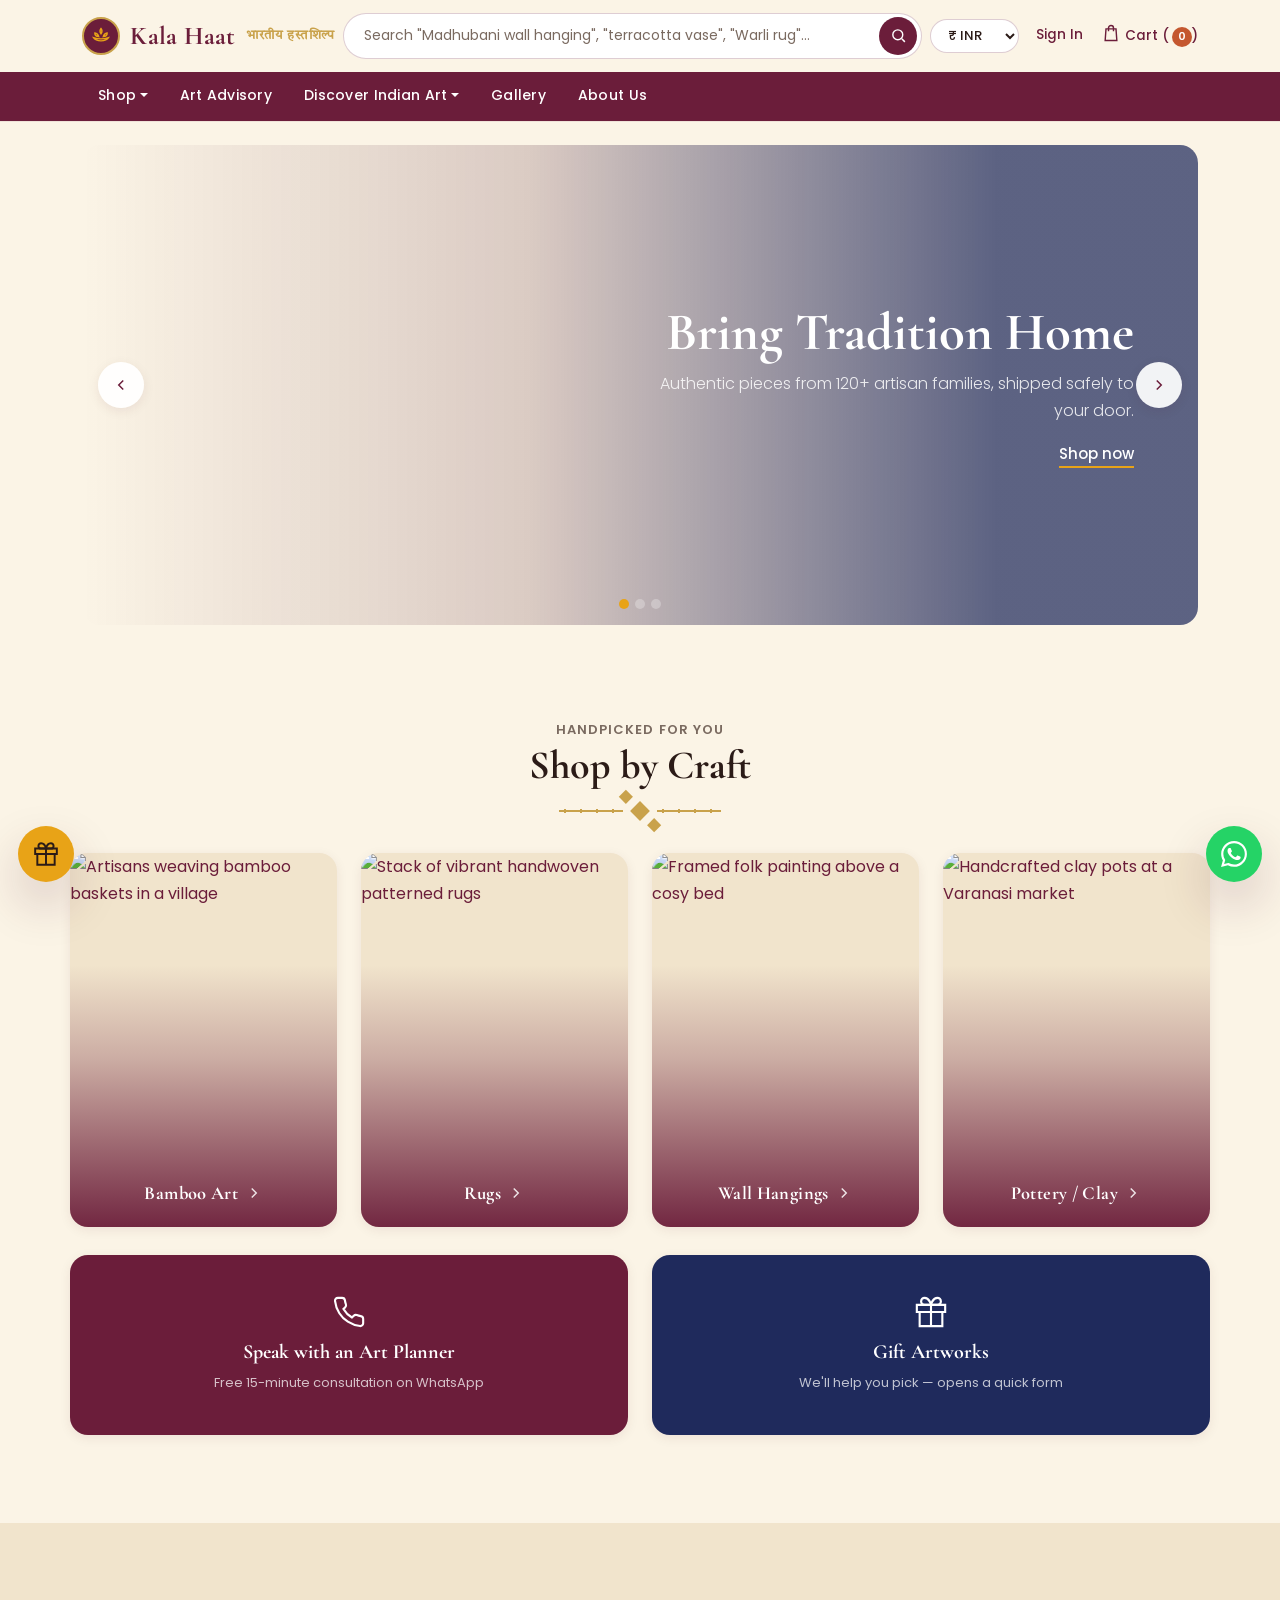
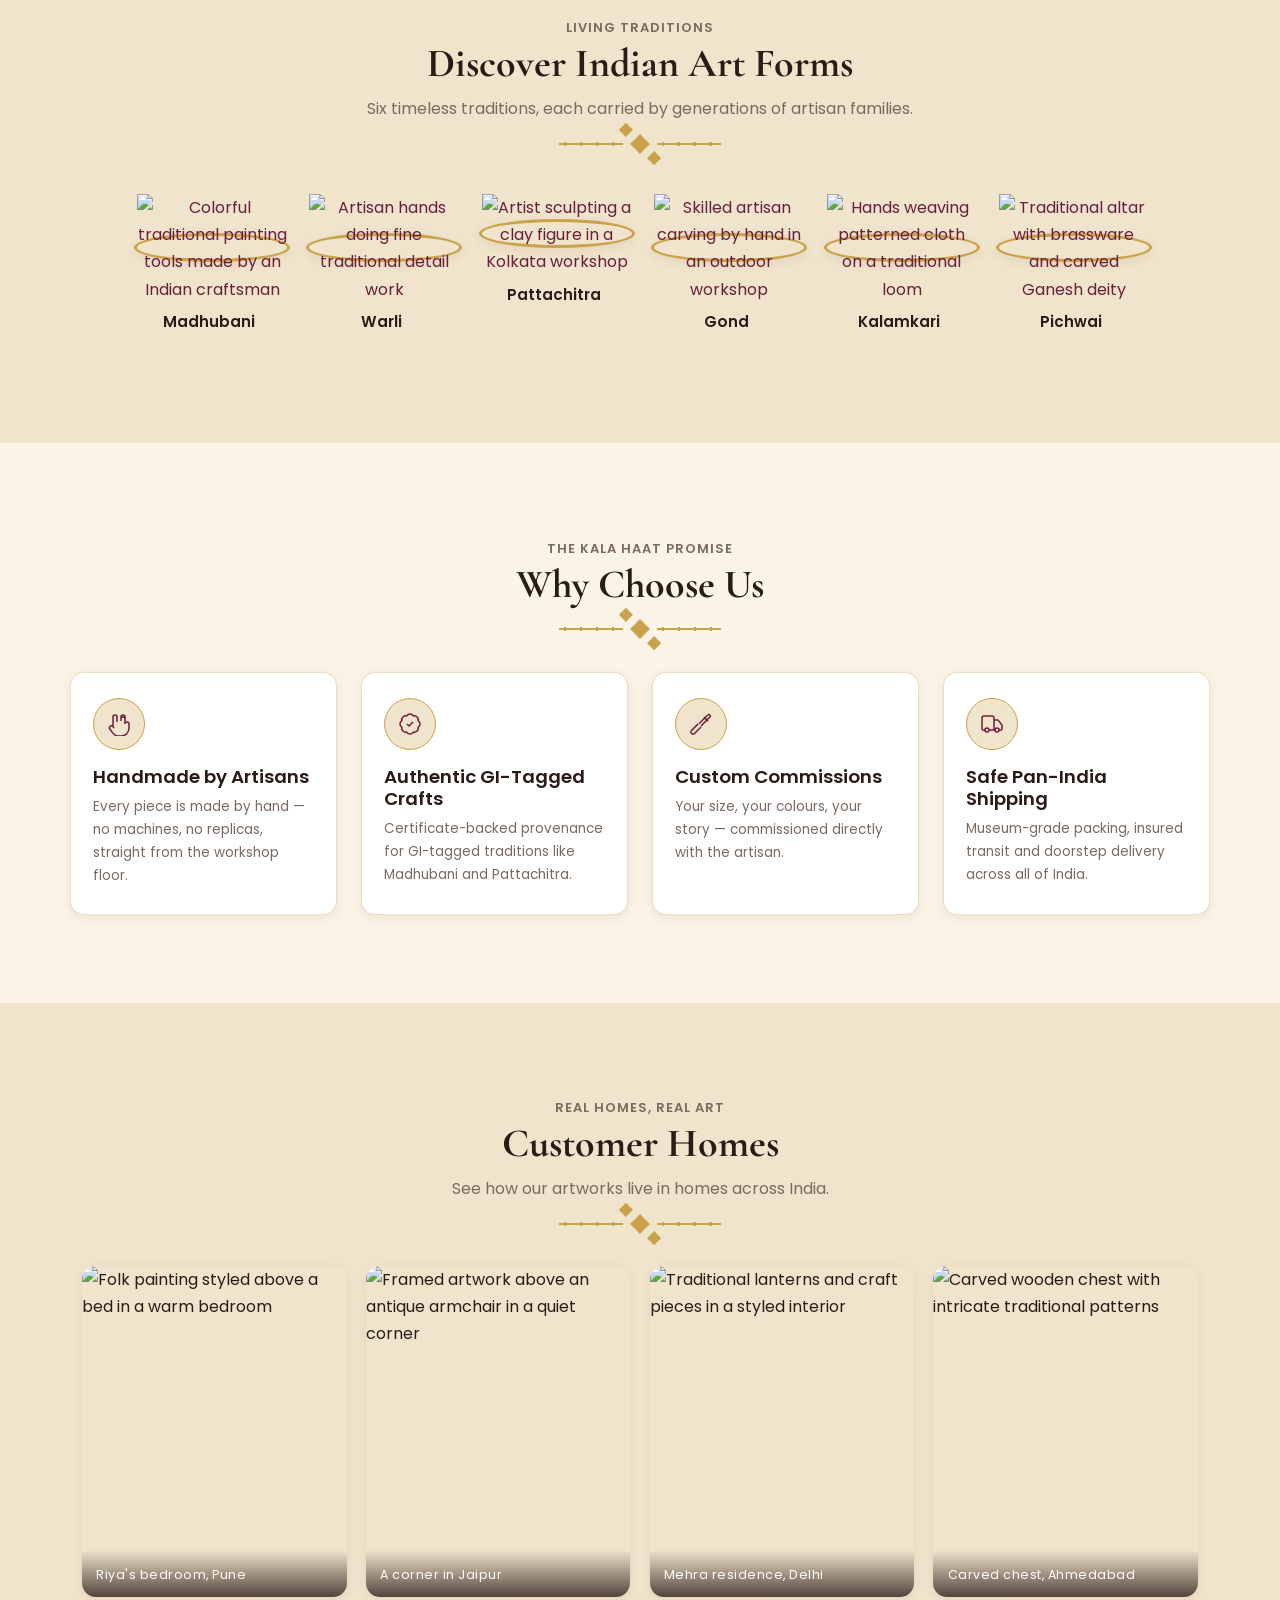
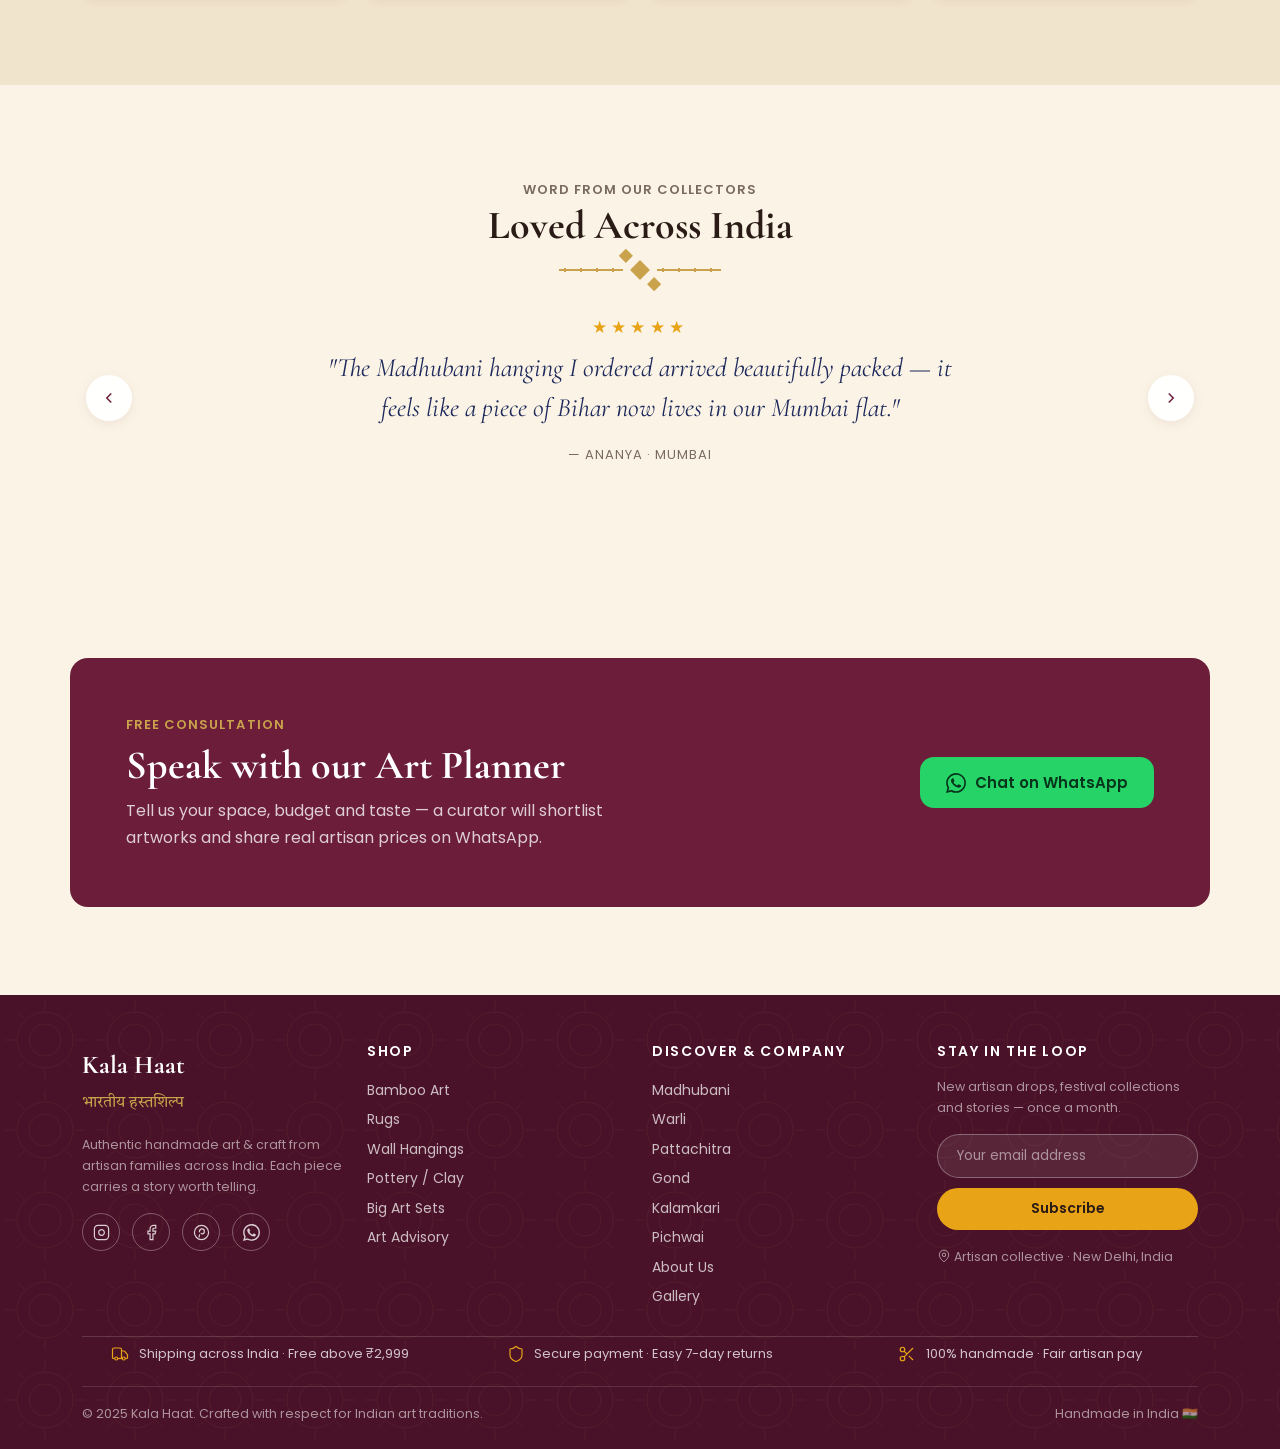
==== index.html @ d46f92d1 "First commit" ====
<!DOCTYPE html>
<html lang="en">
<head>
  <!-- ============================================================
       KALA HAAT · Home — Indian Handmade Art & Craft
       ============================================================ -->
  <meta charset="UTF-8">
  <meta name="viewport" content="width=device-width, initial-scale=1.0">
  <title>Kala Haat | Handmade Indian Art & Craft — Bamboo Art, Rugs, Wall Hangings, Pottery</title>
  <meta name="description" content="Shop authentic handmade Indian art & craft — Madhubani, Warli, Pattachitra, Gond, Kalamkari & Pichwai artworks in bamboo art, rugs, wall hangings and pottery. Direct from artisan families, shipped across India.">
  <link rel="icon" href="data:image/svg+xml,<svg xmlns='http://www.w3.org/2000/svg' viewBox='0 0 100 100'><text y='.9em' font-size='90'>🪷</text></svg>">

  <!-- Fonts: Cormorant Garamond (headings) · Poppins (body) · Tiro Devanagari (accents) -->
  <link rel="preconnect" href="https://fonts.googleapis.com">
  <link rel="preconnect" href="https://fonts.gstatic.com" crossorigin>
  <link href="https://fonts.googleapis.com/css2?family=Cormorant+Garamond:wght@600;700&family=Poppins:wght@400;500;600&family=Tiro+Devanagari+Hindi&display=swap" rel="stylesheet">

  <link href="https://cdn.jsdelivr.net/npm/bootstrap@5.3.3/dist/css/bootstrap.min.css" rel="stylesheet">
  <link href="style.css" rel="stylesheet">
</head>
<body>

<!-- ============================================================
     HEADER (shared across pages)
     ============================================================ -->
<header class="site-header">
  <div class="hdr-top">
    <div class="container">
      <div class="row align-items-center g-2">
        <!-- Logo -->
        <div class="col-auto order-1">
          <a class="brand-mark" href="index.html" aria-label="Kala Haat — home">
            <span class="bm-icon" aria-hidden="true">
              <svg width="20" height="20" viewBox="0 0 24 24" fill="none" stroke="currentColor" stroke-width="1.6"><path d="M12 3c1.5 2 1.5 4.5 0 6.5-1.5-2-1.5-4.5 0-6.5Z"/><path d="M4.6 8.4c2.4.4 4 2 4.7 4.4C6 12.4 4.4 10.8 4.6 8.4Z"/><path d="M19.4 8.4c.2 2.4-1.4 4-4.7 4.4.7-2.4 2.3-4 4.7-4.4Z"/><path d="M3 14c3 5 15 5 18 0-3 1-6 1.5-9 1.5S6 15 3 14Z"/></svg>
            </span>
            Kala&nbsp;Haat
            <span class="hindi d-none d-sm-inline" style="font-size:.82rem;color:var(--gold);letter-spacing:.05em">भारतीय हस्तशिल्प</span>
          </a>
        </div>

        <!-- Search (moves below logo on mobile) -->
        <div class="col-12 col-lg order-3 order-lg-2">
          <form class="hdr-search" id="searchForm" role="search" aria-label="Search products">
            <label class="visually-hidden" for="hdrSearchInput">Search handmade artworks</label>
            <input id="hdrSearchInput" name="search" type="search" placeholder='Search "Madhubani wall hanging", "terracotta vase", "Warli rug"…'>
            <button type="submit" aria-label="Search">
              <svg width="17" height="17" viewBox="0 0 24 24" fill="none" stroke="currentColor" stroke-width="2" aria-hidden="true"><circle cx="11" cy="11" r="7"/><path d="m21 21-4.3-4.3"/></svg>
            </button>
          </form>
        </div>

        <!-- Currency · Sign In · Cart -->
        <div class="col-auto order-2 order-lg-3 ms-auto">
          <div class="hdr-tools">
            <label class="visually-hidden" for="currencySelect">Currency</label>
            <select class="currency-sel" id="currencySelect" aria-label="Select currency">
              <option value="INR">₹ INR</option>
              <option value="USD">$ USD</option>
              <option value="AED">د.إ AED</option>
            </select>
            <a href="#" class="hdr-signin d-none d-md-inline">Sign&nbsp;In</a>
            <a href="cart.html" class="hdr-cart" aria-label="Go to cart">
              <svg width="20" height="20" viewBox="0 0 24 24" fill="none" stroke="currentColor" stroke-width="1.7" aria-hidden="true"><path d="M6 7h12l1 14H5L6 7Z"/><path d="M9 10V6a3 3 0 0 1 6 0v4"/></svg>
              Cart&nbsp;(<span class="cart-count">0</span>)
            </a>
          </div>
        </div>
      </div>
    </div>
  </div>

  <!-- Maroon main nav -->
  <nav class="main-nav" aria-label="Primary">
    <div class="container d-flex justify-content-between align-items-center">
      <ul class="nav d-none d-lg-flex">
        <li class="nav-item dropdown">
          <a class="nav-link dropdown-toggle" href="services.html" data-bs-toggle="dropdown" role="button" aria-expanded="false">Shop</a>
          <ul class="dropdown-menu">
            <li><a class="dropdown-item" href="services.html?category=bamboo">Bamboo Art</a></li>
            <li><a class="dropdown-item" href="services.html?category=rugs">Rugs</a></li>
            <li><a class="dropdown-item" href="services.html?category=wallhangings">Wall Hangings</a></li>
            <li><a class="dropdown-item" href="services.html?category=pottery">Pottery / Clay</a></li>
            <li><hr class="dropdown-divider"></li>
            <li><a class="dropdown-item" href="services.html">View All</a></li>
          </ul>
        </li>
        <li class="nav-item"><a class="nav-link" href="services.html#advisory">Art Advisory</a></li>
        <li class="nav-item dropdown">
          <a class="nav-link dropdown-toggle" href="services.html" data-bs-toggle="dropdown" role="button" aria-expanded="false">Discover Indian Art</a>
          <ul class="dropdown-menu">
            <li><a class="dropdown-item" href="services.html?artform=madhubani">Madhubani</a></li>
            <li><a class="dropdown-item" href="services.html?artform=warli">Warli</a></li>
            <li><a class="dropdown-item" href="services.html?artform=pattachitra">Pattachitra</a></li>
            <li><a class="dropdown-item" href="services.html?artform=gond">Gond</a></li>
            <li><a class="dropdown-item" href="services.html?artform=kalamkari">Kalamkari</a></li>
            <li><a class="dropdown-item" href="services.html?artform=pichwai">Pichwai</a></li>
          </ul>
        </li>
        <li class="nav-item"><a class="nav-link" href="gallery.html">Gallery</a></li>
        <li class="nav-item"><a class="nav-link" href="about.html">About Us</a></li>
      </ul>
      <!-- Mobile hamburger -->
      <button class="navbar-toggler nav-toggle d-lg-none" type="button" data-bs-toggle="offcanvas" data-bs-target="#mobileNav" aria-controls="mobileNav" aria-label="Open menu">
        <svg width="18" height="18" viewBox="0 0 24 24" fill="none" stroke="currentColor" stroke-width="2" aria-hidden="true"><path d="M4 7h16M4 12h16M4 17h16"/></svg>
        Menu
      </button>
      <span class="d-lg-none text-white-50" style="font-size:12px">Handmade in India</span>
    </div>
  </nav>

  <!-- Mobile offcanvas with accordion dropdowns -->
  <div class="offcanvas offcanvas-start offcanvas-nav" tabindex="-1" id="mobileNav" aria-label="Menu">
    <div class="offcanvas-header">
      <span class="oc-title">Kala Haat</span>
      <button type="button" class="btn-close" data-bs-dismiss="offcanvas" aria-label="Close"></button>
    </div>
    <div class="offcanvas-body pt-0">
      <ul class="oc-list">
        <li><a class="oc-link" href="services.html">Shop All</a></li>
        <li>
          <button class="oc-group-btn" type="button" data-bs-toggle="collapse" data-bs-target="#ocShop" aria-expanded="false" aria-controls="ocShop">
            Shop by Category
            <svg class="chev" width="16" height="16" viewBox="0 0 24 24" fill="none" stroke="currentColor" stroke-width="2" aria-hidden="true"><path d="m6 9 6 6 6-6"/></svg>
          </button>
          <div class="collapse" id="ocShop">
            <div class="oc-sub">
              <a href="services.html?category=bamboo">Bamboo Art</a>
              <a href="services.html?category=rugs">Rugs</a>
              <a href="services.html?category=wallhangings">Wall Hangings</a>
              <a href="services.html?category=pottery">Pottery / Clay</a>
            </div>
          </div>
        </li>
        <li>
          <button class="oc-group-btn" type="button" data-bs-toggle="collapse" data-bs-target="#ocArts" aria-expanded="false" aria-controls="ocArts">
            Discover Indian Art
            <svg class="chev" width="16" height="16" viewBox="0 0 24 24" fill="none" stroke="currentColor" stroke-width="2" aria-hidden="true"><path d="m6 9 6 6 6-6"/></svg>
          </button>
          <div class="collapse" id="ocArts">
            <div class="oc-sub">
              <a href="services.html?artform=madhubani">Madhubani</a>
              <a href="services.html?artform=warli">Warli</a>
              <a href="services.html?artform=pattachitra">Pattachitra</a>
              <a href="services.html?artform=gond">Gond</a>
              <a href="services.html?artform=kalamkari">Kalamkari</a>
              <a href="services.html?artform=pichwai">Pichwai</a>
            </div>
          </div>
        </li>
        <li><a class="oc-link" href="services.html#advisory">Art Advisory</a></li>
        <li><a class="oc-link" href="gallery.html">Gallery</a></li>
        <li><a class="oc-link" href="about.html">About Us</a></li>
        <li><a class="oc-link" href="cart.html">Cart (<span class="cart-count">0</span>)</a></li>
      </ul>
    </div>
  </div>
</header>

<main>
<!-- ============================================================
     HERO CAROUSEL
     ============================================================ -->
<section class="container mt-4" aria-label="Featured">
  <div id="heroCarousel" class="carousel slide hero-carousel reveal" data-bs-ride="carousel">
    <div class="carousel-indicators slide-indents">
      <button type="button" data-bs-target="#heroCarousel" data-bs-slide-to="0" class="active" aria-label="Slide 1" aria-current="true"></button>
      <button type="button" data-bs-target="#heroCarousel" data-bs-slide-to="1" aria-label="Slide 2"></button>
      <button type="button" data-bs-target="#heroCarousel" data-bs-slide-to="2" aria-label="Slide 3"></button>
    </div>
    <div class="carousel-inner">
      <div class="carousel-item active" data-bs-interval="5200">
        <div class="hero-slide" role="img" aria-label="A curated Indian home corner with brass and wood craft" style="background-image:url('https://images.pexels.com/photos/5779553/pexels-photo-5779553.jpeg?auto=compress&cs=tinysrgb&fit=crop&h=900&w=1600')">
          <div class="hero-copy">
            <h2>Bring Tradition Home</h2>
            <p class="mb-3">Authentic pieces from 120+ artisan families, shipped safely to your door.</p>
            <a class="u-link" href="services.html">Shop now</a>
          </div>
        </div>
      </div>
      <div class="carousel-item" data-bs-interval="5200">
        <div class="hero-slide" role="img" aria-label="A set of four framed folk artworks on a wall" style="background-image:url('https://images.pexels.com/photos/13130043/pexels-photo-13130043.jpeg?auto=compress&cs=tinysrgb&fit=crop&h=900&w=1600')">
          <div class="hero-copy">
            <h2>Big Art Sets, Smarter Budget</h2>
            <p class="mb-3">Curated sets of 4–8 coordinating pieces at bundle-friendly prices.</p>
            <a class="u-link" href="services.html#bundles">Shop now</a>
          </div>
        </div>
      </div>
      <div class="carousel-item" data-bs-interval="5200">
        <div class="hero-slide" role="img" aria-label="A clay diya lamp glowing among marigold flowers" style="background-image:url('https://images.pexels.com/photos/10143677/pexels-photo-10143677.jpeg?auto=compress&cs=tinysrgb&fit=crop&h=900&w=1600')">
          <div class="hero-copy">
            <h2>Handmade by Indian Artisans</h2>
            <p class="mb-3">Every purchase directly supports the craft families behind the art.</p>
            <a class="u-link" href="about.html">Our story</a>
          </div>
        </div>
      </div>
    </div>
    <!-- White circular arrows -->
    <button class="carousel-control-prev" type="button" data-bs-target="#heroCarousel" data-bs-slide="prev" aria-label="Previous slide">
      <span class="ctrl-dot"><svg width="18" height="18" viewBox="0 0 24 24" fill="none" stroke="currentColor" stroke-width="2" aria-hidden="true"><path d="m15 18-6-6 6-6"/></svg></span>
    </button>
    <button class="carousel-control-next" type="button" data-bs-target="#heroCarousel" data-bs-slide="next" aria-label="Next slide">
      <span class="ctrl-dot"><svg width="18" height="18" viewBox="0 0 24 24" fill="none" stroke="currentColor" stroke-width="2" aria-hidden="true"><path d="m9 18 6-6-6-6"/></svg></span>
    </button>
  </div>
</section>

<!-- ============================================================
     CATEGORY CARDS
     ============================================================ -->
<section class="section container" aria-labelledby="catTitle">
  <div class="sec-head reveal">
    <p class="eyebrow">Handpicked for you</p>
    <h2 id="catTitle">Shop by Craft</h2>
    <div class="md-divider" aria-hidden="true"><span></span></div>
  </div>
  <div class="row g-3 g-lg-4 reveal">
    <div class="col-6 col-lg-3">
      <a class="cat-card" href="services.html?category=bamboo">
        <img src="https://images.pexels.com/photos/30174367/pexels-photo-30174367.jpeg?auto=compress&cs=tinysrgb&fit=crop&h=800&w=600" alt="Artisans weaving bamboo baskets in a village" loading="lazy">
        <span class="cc-label">Bamboo Art <svg class="chev" viewBox="0 0 24 24" fill="none" stroke="currentColor" stroke-width="2" aria-hidden="true"><path d="m9 18 6-6-6-6"/></svg></span>
      </a>
    </div>
    <div class="col-6 col-lg-3">
      <a class="cat-card" href="services.html?category=rugs">
        <img src="https://images.pexels.com/photos/30002536/pexels-photo-30002536.jpeg?auto=compress&cs=tinysrgb&fit=crop&h=800&w=600" alt="Stack of vibrant handwoven patterned rugs" loading="lazy">
        <span class="cc-label">Rugs <svg class="chev" viewBox="0 0 24 24" fill="none" stroke="currentColor" stroke-width="2" aria-hidden="true"><path d="m9 18 6-6-6-6"/></svg></span>
      </a>
    </div>
    <div class="col-6 col-lg-3">
      <a class="cat-card" href="services.html?category=wallhangings">
        <img src="https://images.pexels.com/photos/6434618/pexels-photo-6434618.jpeg?auto=compress&cs=tinysrgb&fit=crop&h=800&w=600" alt="Framed folk painting above a cosy bed" loading="lazy">
        <span class="cc-label">Wall Hangings <svg class="chev" viewBox="0 0 24 24" fill="none" stroke="currentColor" stroke-width="2" aria-hidden="true"><path d="m9 18 6-6-6-6"/></svg></span>
      </a>
    </div>
    <div class="col-6 col-lg-3">
      <a class="cat-card" href="services.html?category=pottery">
        <img src="https://images.pexels.com/photos/27403385/pexels-photo-27403385.jpeg?auto=compress&cs=tinysrgb&fit=crop&h=800&w=600" alt="Handcrafted clay pots at a Varanasi market" loading="lazy">
        <span class="cc-label">Pottery / Clay <svg class="chev" viewBox="0 0 24 24" fill="none" stroke="currentColor" stroke-width="2" aria-hidden="true"><path d="m9 18 6-6-6-6"/></svg></span>
      </a>
    </div>
  </div>

  <!-- Special cards: Art Planner + Gifting -->
  <div class="row g-3 g-lg-4 mt-1 reveal">
    <div class="col-md-6">
      <a class="cat-card special" style="aspect-ratio:auto;min-height:180px" target="_blank" rel="noopener"
         href="https://wa.me/919876543210?text=Namaste!%20I'd%20like%20to%20speak%20with%20an%20art%20planner.">
        <div class="cc-inner">
          <svg viewBox="0 0 24 24" fill="none" stroke="currentColor" stroke-width="1.5" aria-hidden="true"><path d="M22 16.92v3a2 2 0 0 1-2.18 2 19.79 19.79 0 0 1-8.63-3.07 19.5 19.5 0 0 1-6-6 19.79 19.79 0 0 1-3.07-8.67A2 2 0 0 1 4.11 2h3a2 2 0 0 1 2 1.72c.13.96.36 1.9.7 2.81a2 2 0 0 1-.45 2.11L8.09 9.91a16 16 0 0 0 6 6l1.27-1.27a2 2 0 0 1 2.11-.45c.9.34 1.85.57 2.81.7A2 2 0 0 1 22 16.92Z"/></svg>
          <h3>Speak with an Art Planner</h3>
          <p>Free 15-minute consultation on WhatsApp</p>
        </div>
      </a>
    </div>
    <div class="col-md-6">
      <button class="cat-card special alt w-100 border-0" style="aspect-ratio:auto;min-height:180px" data-bs-toggle="modal" data-bs-target="#giftModal">
        <div class="cc-inner">
          <svg viewBox="0 0 24 24" fill="none" stroke="currentColor" stroke-width="1.5" aria-hidden="true"><path d="M20 12v10H4V12"/><path d="M2 7h20v5H2z"/><path d="M12 22V7"/><path d="M12 7H7.5a2.5 2.5 0 0 1 0-5C11 2 12 7 12 7z"/><path d="M12 7h4.5a2.5 2.5 0 0 0 0-5C13 2 12 7 12 7z"/></svg>
          <h3>Gift Artworks</h3>
          <p>We'll help you pick — opens a quick form</p>
        </div>
      </button>
    </div>
  </div>
</section>

<!-- ============================================================
     DISCOVER INDIAN ART FORMS (scrollable circles)
     ============================================================ -->
<section class="section section-alt" aria-labelledby="artTitle">
  <div class="container">
    <div class="sec-head reveal">
      <p class="eyebrow">Living traditions</p>
      <h2 id="artTitle">Discover Indian Art Forms</h2>
      <p>Six timeless traditions, each carried by generations of artisan families.</p>
      <div class="md-divider" aria-hidden="true"><span></span></div>
    </div>
    <div class="af-strip reveal">
      <a class="af-item" href="services.html?artform=madhubani">
        <span class="af-circle"><img src="https://images.pexels.com/photos/36778993/pexels-photo-36778993.jpeg?auto=compress&cs=tinysrgb&fit=crop&h=300&w=300" alt="Colorful traditional painting tools made by an Indian craftsman" loading="lazy"></span>
        <h3>Madhubani</h3>
      </a>
      <a class="af-item" href="services.html?artform=warli">
        <span class="af-circle"><img src="https://images.pexels.com/photos/32076602/pexels-photo-32076602.jpeg?auto=compress&cs=tinysrgb&fit=crop&h=300&w=300" alt="Artisan hands doing fine traditional detail work" loading="lazy"></span>
        <h3>Warli</h3>
      </a>
      <a class="af-item" href="services.html?artform=pattachitra">
        <span class="af-circle"><img src="https://images.pexels.com/photos/13990495/pexels-photo-13990495.jpeg?auto=compress&cs=tinysrgb&fit=crop&h=300&w=300" alt="Artist sculpting a clay figure in a Kolkata workshop" loading="lazy"></span>
        <h3>Pattachitra</h3>
      </a>
      <a class="af-item" href="services.html?artform=gond">
        <span class="af-circle"><img src="https://images.pexels.com/photos/33753646/pexels-photo-33753646.jpeg?auto=compress&cs=tinysrgb&fit=crop&h=300&w=300" alt="Skilled artisan carving by hand in an outdoor workshop" loading="lazy"></span>
        <h3>Gond</h3>
      </a>
      <a class="af-item" href="services.html?artform=kalamkari">
        <span class="af-circle"><img src="https://images.pexels.com/photos/36406667/pexels-photo-36406667.jpeg?auto=compress&cs=tinysrgb&fit=crop&h=300&w=300" alt="Hands weaving patterned cloth on a traditional loom" loading="lazy"></span>
        <h3>Kalamkari</h3>
      </a>
      <a class="af-item" href="services.html?artform=pichwai">
        <span class="af-circle"><img src="https://images.pexels.com/photos/8819212/pexels-photo-8819212.jpeg?auto=compress&cs=tinysrgb&fit=crop&h=300&w=300" alt="Traditional altar with brassware and carved Ganesh deity" loading="lazy"></span>
        <h3>Pichwai</h3>
      </a>
    </div>
  </div>
</section>

<!-- ============================================================
     WHY CHOOSE US
     ============================================================ -->
<section class="section container" aria-labelledby="whyTitle">
  <div class="sec-head reveal">
    <p class="eyebrow">The Kala Haat promise</p>
    <h2 id="whyTitle">Why Choose Us</h2>
    <div class="md-divider" aria-hidden="true"><span></span></div>
  </div>
  <div class="row g-3 g-lg-4 reveal">
    <div class="col-md-6 col-lg-3">
      <div class="why-card h-100">
        <div class="w-icon"><svg width="24" height="24" viewBox="0 0 24 24" fill="none" stroke="currentColor" stroke-width="1.5" aria-hidden="true"><path d="M18 11V7a2 2 0 0 0-4 0M10 10V5a2 2 0 0 0-4 0v9M14 9V5a2 2 0 0 1 4 0v6"/><path d="M18 12a2 2 0 1 1 4 0v4a8 8 0 0 1-8 8h-2a8 8 0 0 1-6.32-3.13l-3.04-4.05a2 2 0 0 1 3.08-2.5L7 16"/></svg></div>
        <h3>Handmade by Artisans</h3>
        <p>Every piece is made by hand — no machines, no replicas, straight from the workshop floor.</p>
      </div>
    </div>
    <div class="col-md-6 col-lg-3">
      <div class="why-card h-100">
        <div class="w-icon"><svg width="24" height="24" viewBox="0 0 24 24" fill="none" stroke="currentColor" stroke-width="1.5" aria-hidden="true"><path d="M3.85 8.62a4 4 0 0 1 4.78-4.77 4 4 0 0 1 6.74 0 4 4 0 0 1 4.78 4.78 4 4 0 0 1 0 6.74 4 4 0 0 1-4.77 4.78 4 4 0 0 1-6.75 0 4 4 0 0 1-4.78-4.77 4 4 0 0 1 0-6.76Z"/><path d="m9 12 2 2 4-4"/></svg></div>
        <h3>Authentic GI-Tagged Crafts</h3>
        <p>Certificate-backed provenance for GI-tagged traditions like Madhubani and Pattachitra.</p>
      </div>
    </div>
    <div class="col-md-6 col-lg-3">
      <div class="why-card h-100">
        <div class="w-icon"><svg width="24" height="24" viewBox="0 0 24 24" fill="none" stroke="currentColor" stroke-width="1.5" aria-hidden="true"><path d="M9.06 11.9 2.5 18.44c-.83.82-.83 2.15 0 2.97.82.83 2.15.83 2.97 0L12 14.94"/><path d="m12 14 8.95-8.95a1.5 1.5 0 0 0-2.12-2.12L10 11.76"/><path d="m14.9 5 4.1 4.1"/></svg></div>
        <h3>Custom Commissions</h3>
        <p>Your size, your colours, your story — commissioned directly with the artisan.</p>
      </div>
    </div>
    <div class="col-md-6 col-lg-3">
      <div class="why-card h-100">
        <div class="w-icon"><svg width="24" height="24" viewBox="0 0 24 24" fill="none" stroke="currentColor" stroke-width="1.5" aria-hidden="true"><path d="M14 18V6a2 2 0 0 0-2-2H4a2 2 0 0 0-2 2v11a1 1 0 0 0 1 1h2"/><path d="M15 18H9"/><path d="M19 18h2a1 1 0 0 0 1-1v-3.65a1 1 0 0 0-.22-.62l-3.48-4.35A1 1 0 0 0 17.52 8H14"/><circle cx="7" cy="18" r="2"/><circle cx="17" cy="18" r="2"/></svg></div>
        <h3>Safe Pan-India Shipping</h3>
        <p>Museum-grade packing, insured transit and doorstep delivery across all of India.</p>
      </div>
    </div>
  </div>
</section>

<!-- ============================================================
     CUSTOMER HOMES
     ============================================================ -->
<section class="section section-alt" aria-labelledby="homesTitle">
  <div class="container">
    <div class="sec-head reveal">
      <p class="eyebrow">Real homes, real art</p>
      <h2 id="homesTitle">Customer Homes</h2>
      <p>See how our artworks live in homes across India.</p>
      <div class="md-divider" aria-hidden="true"><span></span></div>
    </div>
    <div class="homes-grid reveal">
      <figure>
        <img src="https://images.pexels.com/photos/6434618/pexels-photo-6434618.jpeg?auto=compress&cs=tinysrgb&fit=crop&h=750&w=600" alt="Folk painting styled above a bed in a warm bedroom" loading="lazy">
        <figcaption>Riya's bedroom, Pune</figcaption>
      </figure>
      <figure>
        <img src="https://images.pexels.com/photos/14132682/pexels-photo-14132682.jpeg?auto=compress&cs=tinysrgb&fit=crop&h=750&w=600" alt="Framed artwork above an antique armchair in a quiet corner" loading="lazy">
        <figcaption>A corner in Jaipur</figcaption>
      </figure>
      <figure>
        <img src="https://images.pexels.com/photos/5779553/pexels-photo-5779553.jpeg?auto=compress&cs=tinysrgb&fit=crop&h=750&w=600" alt="Traditional lanterns and craft pieces in a styled interior" loading="lazy">
        <figcaption>Mehra residence, Delhi</figcaption>
      </figure>
      <figure>
        <img src="https://images.pexels.com/photos/39037895/pexels-photo-39037895.jpeg?auto=compress&cs=tinysrgb&fit=crop&h=750&w=600" alt="Carved wooden chest with intricate traditional patterns" loading="lazy">
        <figcaption>Carved chest, Ahmedabad</figcaption>
      </figure>
    </div>
  </div>
</section>

<!-- ============================================================
     TESTIMONIALS CAROUSEL
     ============================================================ -->
<section class="section container" aria-label="Customer testimonials">
  <div class="sec-head reveal">
    <p class="eyebrow">Word from our collectors</p>
    <h2>Loved Across India</h2>
    <div class="md-divider" aria-hidden="true"><span></span></div>
  </div>
  <div id="testCarousel" class="carousel slide ws-carousel reveal" data-bs-ride="carousel">
    <div class="carousel-inner">
      <div class="carousel-item active" data-bs-interval="6000">
        <figure class="quote">
          <div class="stars mb-2" aria-hidden="true">★★★★★</div>
          <blockquote>"The Madhubani hanging I ordered arrived beautifully packed — it feels like a piece of Bihar now lives in our Mumbai flat."</blockquote>
          <figcaption class="who mt-2">— Ananya · Mumbai</figcaption>
        </figure>
      </div>
      <div class="carousel-item" data-bs-interval="6000">
        <figure class="quote">
          <div class="stars mb-2" aria-hidden="true">★★★★★</div>
          <blockquote>"The art planner helped me pick a full wedding-gift bundle on WhatsApp in one evening. The couple still talks about it."</blockquote>
          <figcaption class="who mt-2">— Rohan · Bengaluru</figcaption>
        </figure>
      </div>
      <div class="carousel-item" data-bs-interval="6000">
        <figure class="quote">
          <div class="stars mb-2" aria-hidden="true">★★★★★</div>
          <blockquote>"You can feel the hand of the artisan in the Gond rug — every dot, every shade of colour. Worth every rupee."</blockquote>
          <figcaption class="who mt-2">— Kavya · Hyderabad</figcaption>
        </figure>
      </div>
    </div>
    <button class="carousel-control-prev" type="button" data-bs-target="#testCarousel" data-bs-slide="prev" aria-label="Previous testimonial">
      <span class="ctrl-dot"><svg width="18" height="18" viewBox="0 0 24 24" fill="none" stroke="currentColor" stroke-width="2" aria-hidden="true"><path d="m15 18-6-6 6-6"/></svg></span>
    </button>
    <button class="carousel-control-next" type="button" data-bs-target="#testCarousel" data-bs-slide="next" aria-label="Next testimonial">
      <span class="ctrl-dot"><svg width="18" height="18" viewBox="0 0 24 24" fill="none" stroke="currentColor" stroke-width="2" aria-hidden="true"><path d="m9 18 6-6-6-6"/></svg></span>
    </button>
  </div>
</section>

<!-- ============================================================
     CTA BANNER — Art Planner
     ============================================================ -->
<section class="section container" aria-label="Speak with our art planner">
  <div class="cta-banner pattern-mandala reveal">
    <div class="row align-items-center g-4">
      <div class="col-lg-8">
        <p class="eyebrow mb-1" style="color:var(--gold)">Free consultation</p>
        <h2>Speak with our Art Planner</h2>
        <p class="mb-0">Tell us your space, budget and taste — a curator will shortlist artworks and share real artisan prices on WhatsApp.</p>
      </div>
      <div class="col-lg-4 text-lg-end">
        <a class="cta-wa" target="_blank" rel="noopener" href="https://wa.me/919876543210?text=Namaste!%20I'd%20like%20to%20speak%20with%20an%20art%20planner.">
          <svg width="20" height="20" viewBox="0 0 24 24" fill="currentColor" aria-hidden="true"><path d="M17.5 14.4c-.3-.15-1.76-.87-2.03-.97-.27-.1-.47-.15-.67.15-.2.3-.77.97-.94 1.16-.17.2-.35.22-.65.08-.3-.15-1.26-.47-2.4-1.48-.89-.79-1.49-1.77-1.66-2.07-.17-.3-.02-.46.13-.61.13-.14.3-.35.45-.52.15-.18.2-.3.3-.5.1-.2.05-.38-.02-.53-.08-.15-.67-1.62-.92-2.22-.24-.58-.49-.5-.67-.51h-.57c-.2 0-.52.07-.8.37-.27.3-1.04 1.02-1.04 2.5 0 1.47 1.07 2.9 1.22 3.1.15.2 2.1 3.2 5.1 4.49.71.3 1.27.49 1.7.63.72.23 1.37.2 1.88.12.58-.09 1.76-.72 2.01-1.42.25-.7.25-1.29.17-1.42-.07-.12-.27-.2-.57-.35ZM12.05 21.8h-.01a9.87 9.87 0 0 1-5.03-1.38l-.36-.21-3.74.98 1-3.65-.24-.37a9.86 9.86 0 0 1-1.51-5.26c0-5.45 4.44-9.88 9.9-9.88a9.83 9.83 0 0 1 9.88 9.9c0 5.44-4.45 9.87-9.89 9.87Zm8.42-18.3A11.82 11.82 0 0 0 12.05 0C5.5 0 .16 5.34.16 11.9c0 2.1.55 4.14 1.59 5.94L.06 24l6.3-1.65a11.88 11.88 0 0 0 5.68 1.45c6.56 0 11.9-5.34 11.9-11.9 0-3.18-1.24-6.16-3.47-8.4Z"/></svg>
          Chat on WhatsApp
        </a>
      </div>
    </div>
  </div>
</section>
</main>

<!-- ============================================================
     FOOTER (shared across pages)
     ============================================================ -->
<footer class="site-footer">
  <div class="pattern-mandala" aria-hidden="true"></div>
  <div class="f-inner">
    <div class="container pt-5">
      <div class="row g-4">
        <div class="col-lg-3">
          <p class="f-brand mb-1">Kala Haat</p>
          <p class="hindi" style="color:var(--gold)">भारतीय हस्तशिल्प</p>
          <p class="f-note mb-3">Authentic handmade art &amp; craft from artisan families across India. Each piece carries a story worth telling.</p>
          <div class="f-social">
            <a href="#" aria-label="Instagram"><svg width="17" height="17" viewBox="0 0 24 24" fill="none" stroke="currentColor" stroke-width="1.7"><rect x="2" y="2" width="20" height="20" rx="5"/><path d="M16 11.37A4 4 0 1 1 12.63 8 4 4 0 0 1 16 11.37z"/><line x1="17.5" y1="6.5" x2="17.51" y2="6.5"/></svg></a>
            <a href="#" aria-label="Facebook"><svg width="17" height="17" viewBox="0 0 24 24" fill="none" stroke="currentColor" stroke-width="1.7"><path d="M18 2h-3a5 5 0 0 0-5 5v3H7v4h3v8h4v-8h3l1-4h-4V7a1 1 0 0 1 1-1h3z"/></svg></a>
            <a href="#" aria-label="Pinterest"><svg width="17" height="17" viewBox="0 0 24 24" fill="none" stroke="currentColor" stroke-width="1.7"><circle cx="12" cy="12" r="10"/><path d="m8.5 19 .8-4.5M9 11.5c0-2.5 1.5-4.5 3.7-4.5 2 0 3.3 1.2 3.3 3.2 0 2.4-1.4 3.8-3 3.8-.9 0-1.5-.6-1.3-1.5"/></svg></a>
            <a href="https://wa.me/919876543210" target="_blank" rel="noopener" aria-label="WhatsApp"><svg width="17" height="17" viewBox="0 0 24 24" fill="currentColor"><path d="M17.5 14.4c-.3-.15-1.76-.87-2.03-.97-.27-.1-.47-.15-.67.15-.2.3-.77.97-.94 1.16-.17.2-.35.22-.65.08-.3-.15-1.26-.47-2.4-1.48-.89-.79-1.49-1.77-1.66-2.07-.17-.3-.02-.46.13-.61.13-.14.3-.35.45-.52.15-.18.2-.3.3-.5.1-.2.05-.38-.02-.53-.08-.15-.67-1.62-.92-2.22-.24-.58-.49-.5-.67-.51h-.57c-.2 0-.52.07-.8.37-.27.3-1.04 1.02-1.04 2.5 0 1.47 1.07 2.9 1.22 3.1.15.2 2.1 3.2 5.1 4.49.71.3 1.27.49 1.7.63.72.23 1.37.2 1.88.12.58-.09 1.76-.72 2.01-1.42.25-.7.25-1.29.17-1.42-.07-.12-.27-.2-.57-.35ZM12.05 21.8h-.01a9.87 9.87 0 0 1-5.03-1.38l-.36-.21-3.74.98 1-3.65-.24-.37a9.86 9.86 0 0 1-1.51-5.26c0-5.45 4.44-9.88 9.9-9.88a9.83 9.83 0 0 1 9.88 9.9c0 5.44-4.45 9.87-9.89 9.87Zm8.42-18.3A11.82 11.82 0 0 0 12.05 0C5.5 0 .16 5.34.16 11.9c0 2.1.55 4.14 1.59 5.94L.06 24l6.3-1.65a11.88 11.88 0 0 0 5.68 1.45c6.56 0 11.9-5.34 11.9-11.9 0-3.18-1.24-6.16-3.47-8.4Z"/></svg></a>
          </div>
        </div>
        <div class="col-6 col-lg-3">
          <h4>Shop</h4>
          <a class="d-block" href="services.html?category=bamboo">Bamboo Art</a>
          <a class="d-block" href="services.html?category=rugs">Rugs</a>
          <a class="d-block" href="services.html?category=wallhangings">Wall Hangings</a>
          <a class="d-block" href="services.html?category=pottery">Pottery / Clay</a>
          <a class="d-block" href="services.html#bundles">Big Art Sets</a>
          <a class="d-block" href="services.html#advisory">Art Advisory</a>
        </div>
        <div class="col-6 col-lg-3">
          <h4>Discover &amp; Company</h4>
          <a class="d-block" href="services.html?artform=madhubani">Madhubani</a>
          <a class="d-block" href="services.html?artform=warli">Warli</a>
          <a class="d-block" href="services.html?artform=pattachitra">Pattachitra</a>
          <a class="d-block" href="services.html?artform=gond">Gond</a>
          <a class="d-block" href="services.html?artform=kalamkari">Kalamkari</a>
          <a class="d-block" href="services.html?artform=pichwai">Pichwai</a>
          <a class="d-block" href="about.html">About Us</a>
          <a class="d-block" href="gallery.html">Gallery</a>
        </div>
        <div class="col-lg-3">
          <h4>Stay in the loop</h4>
          <p class="f-note">New artisan drops, festival collections and stories — once a month.</p>
          <form class="f-news f-news-form" novalidate>
            <label class="visually-hidden" for="newsEmail">Email address</label>
            <input id="newsEmail" type="email" placeholder="Your email address" required>
            <button type="submit">Subscribe</button>
          </form>
          <p class="f-note mt-3 mb-0">
            <svg width="14" height="14" viewBox="0 0 24 24" fill="none" stroke="currentColor" stroke-width="1.7" style="vertical-align:-2px" aria-hidden="true"><path d="M20 10c0 6-8 12-8 12s-8-6-8-12a8 8 0 0 1 16 0Z"/><circle cx="12" cy="10" r="3"/></svg>
            Artisan collective · New Delhi, India
          </p>
        </div>
      </div>
    </div>
    <!-- Shipping band -->
    <div class="container">
      <div class="ship-band mt-4">
        <div class="row">
          <div class="col-md-4"><div class="item">
            <svg width="18" height="18" viewBox="0 0 24 24" fill="none" stroke="currentColor" stroke-width="1.6" aria-hidden="true"><path d="M14 18V6a2 2 0 0 0-2-2H4a2 2 0 0 0-2 2v11a1 1 0 0 0 1 1h2"/><path d="M15 18H9"/><path d="M19 18h2a1 1 0 0 0 1-1v-3.65a1 1 0 0 0-.22-.62l-3.48-4.35A1 1 0 0 0 17.52 8H14"/><circle cx="7" cy="18" r="2"/><circle cx="17" cy="18" r="2"/></svg>
            Shipping across India · Free above ₹2,999</div></div>
          <div class="col-md-4"><div class="item">
            <svg width="18" height="18" viewBox="0 0 24 24" fill="none" stroke="currentColor" stroke-width="1.6" aria-hidden="true"><path d="M20 13c0 5-3.5 7.5-7.66 8.95a1 1 0 0 1-.67-.01C7.5 20.5 4 18 4 13V6a1 1 0 0 1 1-1c2 0 4.5-1.2 6.24-2.72a1.17 1.17 0 0 1 1.52 0C14.51 3.81 17 5 19 5a1 1 0 0 1 1 1z"/></svg>
            Secure payment · Easy 7-day returns</div></div>
          <div class="col-md-4"><div class="item">
            <svg width="18" height="18" viewBox="0 0 24 24" fill="none" stroke="currentColor" stroke-width="1.6" aria-hidden="true"><circle cx="6" cy="6" r="3"/><circle cx="6" cy="18" r="3"/><path d="M20 4 8.12 15.88"/><path d="M14.47 14.48 20 20"/><path d="M8.12 8.12 12 12"/></svg>
            100% handmade · Fair artisan pay</div></div>
        </div>
      </div>
    </div>
    <div class="container pt-3 pb-4">
      <div class="d-flex flex-column flex-md-row justify-content-between gap-2 pt-3" style="border-top:1px solid rgba(255,255,255,.12)">
        <p class="f-note mb-0">© 2025 Kala Haat. Crafted with respect for Indian art traditions.</p>
        <p class="f-note mb-0">Handmade in India 🇮🇳</p>
      </div>
    </div>
  </div>
</footer>

<script src="https://cdn.jsdelivr.net/npm/bootstrap@5.3.3/dist/js/bootstrap.bundle.min.js"></script>
<script src="script.js"></script>
</body>
</html>
---- style.css ----
/* ============================================================
   KALA HAAT — Indian Handmade Art & Craft
   Shared stylesheet (all pages)
   Mobile-first · Bootstrap 5 companion
   ============================================================ */

/* ------------------------------------------------------------
   1. DESIGN TOKENS
------------------------------------------------------------ */
:root{
  --maroon:       #6B1D3A;
  --maroon-dark:  #4A1228;
  --indigo:       #1F2A5C;
  --turmeric:     #E8A317;
  --terracotta:   #C4572F;
  --gold:         #C9A24B;
  --cream:        #FBF4E6;
  --sand:         #F1E4CC;
  --ink:          #2B1B17;
  --muted:        #7A6A60;
  --success:      #4F7A4A;

  --font-head: 'Cormorant Garamond', Georgia, serif;
  --font-body: 'Poppins', 'Segoe UI', Arial, sans-serif;
  --font-hindi: 'Tiro Devanagari Hindi', serif;

  --r-sm: 10px;
  --r-md: 14px;
  --r-lg: 18px;
  --shadow-sm: 0 3px 12px rgba(75,18,40,.08);
  --shadow-md: 0 12px 30px rgba(75,18,40,.14);
  --shadow-lg: 0 22px 50px rgba(75,18,40,.20);
  --header-h: 128px;
}

/* ------------------------------------------------------------
   2. BASE
------------------------------------------------------------ */
* { box-sizing: border-box; }
html { scroll-behavior: smooth; scroll-padding-top: 12px; }
body{
  font-family: var(--font-body);
  background: var(--cream);
  color: var(--ink);
  font-size: 15px;
  line-height: 1.7;
  overflow-x: hidden;
  -webkit-font-smoothing: antialiased;
}
@media (min-width: 992px){ body{ font-size: 16px; } }
img{ max-width: 100%; }
a{ text-decoration: none; color: var(--maroon); }
a:hover{ color: var(--maroon-dark); }
h1,h2,h3,h4,h5{ font-family: var(--font-head); font-weight: 700; color: var(--ink); }
h1{ font-size: 36px; line-height: 1.1; }
h2{ font-size: 28px; }
h3{ font-size: 20px; }
@media (min-width: 992px){
  h1{ font-size: 56px; }
  h2{ font-size: 40px; }
  h3{ font-size: 24px; }
}
::selection{ background: var(--turmeric); color: var(--ink); }

.hindi{ font-family: var(--font-hindi); }
.eyebrow{
  font-size: 13px; font-weight: 600; letter-spacing: .08em;
  text-transform: uppercase; color: var(--terracotta);
}
.section{ padding: 3.5rem 0; }
@media (min-width: 992px){ .section{ padding: 5.5rem 0; } }
.section-alt{ background: var(--sand); }
.sec-head{ text-align: center; margin-bottom: 2.2rem; }
.sec-head p{ color: var(--muted); max-width: 560px; margin: .4rem auto 0; }

/* Madhubani-style divider: gold double-line with dot motif */
.md-divider{
  display: flex; align-items: center; justify-content: center;
  gap: 10px; margin: .9rem auto 0; color: var(--gold);
}
.md-divider::before, .md-divider::after{
  content: ""; width: 64px; height: 8px;
  background:
    radial-gradient(circle 2px at 6px 4px, var(--gold) 98%, transparent) 0 0/16px 8px repeat-x,
    linear-gradient(var(--gold), var(--gold)) 0 3px/100% 2px no-repeat;
}
.md-divider span{
  width: 14px; height: 14px; background: var(--gold); transform: rotate(45deg);
  box-shadow: 20px 0 0 -2px var(--gold), -20px 0 0 -2px var(--gold);
}

/* Subtle mandala pattern for maroon/indigo backgrounds */
.pattern-mandala{
  background-image: url("data:image/svg+xml,%3Csvg xmlns='http://www.w3.org/2000/svg' width='90' height='90' viewBox='0 0 90 90'%3E%3Cg fill='none' stroke='%23C9A24B' stroke-opacity='.14'%3E%3Ccircle cx='45' cy='45' r='28'/%3E%3Ccircle cx='45' cy='45' r='16'/%3E%3Cpath d='M45 5v10M45 75v10M5 45h10M75 45h10M17 17l7 7M66 66l7 7M73 17l-7 7M24 66l-7 7'/%3E%3C/g%3E%3C/svg%3E");
}
/* Dots pattern for turmeric/banner strips */
.pattern-dots{
  background-image: url("data:image/svg+xml,%3Csvg xmlns='http://www.w3.org/2000/svg' width='26' height='26'%3E%3Ccircle cx='3' cy='3' r='2' fill='%234A1228' fill-opacity='.12'/%3E%3Ccircle cx='16' cy='16' r='2' fill='%234A1228' fill-opacity='.08'/%3E%3C/svg%3E");
}

/* Jharokha arch mask */
.jharokha{
  border-radius: 160px 160px var(--r-md) var(--r-md);
  overflow: hidden;
}

/* Scroll reveal */
.reveal{ opacity: 0; transform: translateY(24px); transition: opacity .7s ease, transform .7s ease; }
.reveal.in-view{ opacity: 1; transform: none; }
@media (prefers-reduced-motion: reduce){
  .reveal{ opacity: 1; transform: none; transition: none; }
  html{ scroll-behavior: auto; }
}

/* ------------------------------------------------------------
   3. BUTTONS
------------------------------------------------------------ */
.btn-rh{
  display: inline-flex; align-items: center; justify-content: center; gap: .5rem;
  font-weight: 500; font-size: 15px;
  background: var(--turmeric); color: var(--ink);
  border: 1px solid var(--turmeric); border-radius: var(--r-md);
  padding: .7rem 1.5rem; transition: all .3s ease;
}
.btn-rh:hover{ background: var(--maroon); border-color: var(--maroon); color: #fff; }
.btn-rh:focus-visible{ outline: 3px solid rgba(232,163,23,.5); outline-offset: 2px; }
.btn-ol{
  display: inline-flex; align-items: center; justify-content: center; gap: .5rem;
  font-weight: 500; font-size: 15px;
  background: transparent; color: var(--maroon);
  border: 1.5px solid var(--maroon); border-radius: var(--r-md);
  padding: .7rem 1.5rem; transition: all .3s ease;
}
.btn-ol:hover{ background: var(--maroon); color: #fff; }
.btn-ol.light{ color: #fff; border-color: rgba(255,255,255,.7); }
.btn-ol.light:hover{ background: #fff; color: var(--maroon); border-color: #fff; }
.u-link{
  font-weight: 500; color: #fff; border-bottom: 2px solid var(--turmeric);
  padding-bottom: 2px; transition: color .3s;
}
.u-link:hover{ color: var(--turmeric); }

/* ------------------------------------------------------------
   4. STICKY HEADER + TOP BAR
------------------------------------------------------------ */
.site-header{
  position: sticky; top: 0; z-index: 1045;
  background: var(--cream);
  box-shadow: 0 1px 0 rgba(107,29,58,.08);
  transition: box-shadow .3s ease;
}
.site-header.is-stuck{ box-shadow: 0 6px 20px rgba(75,18,40,.12); }
.hdr-top{ padding: .8rem 0; }
.brand-mark{
  display: inline-flex; align-items: center; gap: .65rem;
  font-family: var(--font-head); font-weight: 700; font-size: 1.6rem;
  color: var(--maroon); letter-spacing: .01em; white-space: nowrap;
}
.brand-mark:hover{ color: var(--maroon-dark); }
.brand-mark .bm-icon{
  width: 38px; height: 38px; flex: 0 0 auto;
  display: grid; place-items: center;
  background: var(--maroon); border-radius: 50%;
  border: 2px solid var(--gold); color: var(--turmeric);
}

/* Wide rounded search bar */
.hdr-search{ position: relative; }
.hdr-search input{
  width: 100%; height: 46px; font-size: 14px;
  background: #fff; color: var(--ink);
  border: 1.5px solid rgba(107,29,58,.22); border-radius: 50px;
  padding: 0 52px 0 1.25rem; transition: border-color .3s, box-shadow .3s;
}
.hdr-search input::placeholder{ color: var(--muted); }
.hdr-search input:focus{
  outline: none; border-color: var(--turmeric);
  box-shadow: 0 0 0 4px rgba(232,163,23,.18);
}
.hdr-search button{
  position: absolute; right: 5px; top: 50%; transform: translateY(-50%);
  width: 38px; height: 38px; border: 0; border-radius: 50%;
  background: var(--maroon); color: #fff; display: grid; place-items: center;
  transition: background .3s;
}
.hdr-search button:hover{ background: var(--turmeric); color: var(--ink); }

/* Header right cluster */
.hdr-tools{
  display: flex; align-items: center; justify-content: flex-end;
  gap: 1.1rem; font-size: 13.5px;
}
.currency-sel{
  border: 1.5px solid rgba(107,29,58,.22); border-radius: 50px;
  background: #fff; color: var(--ink);
  font-family: var(--font-body); font-size: 13px; font-weight: 500;
  padding: .35rem .8rem; cursor: pointer; transition: border-color .3s;
}
.currency-sel:focus{ outline: none; border-color: var(--turmeric); }
.hdr-signin{ color: var(--maroon); font-weight: 500; white-space: nowrap; }
.hdr-cart{
  position: relative; color: var(--maroon); white-space: nowrap; font-weight: 500;
}
.hdr-cart svg{ vertical-align: -3px; }
.hdr-cart .cart-count{
  display: inline-grid; place-items: center; min-width: 20px; height: 20px;
  background: var(--terracotta); color: #fff; font-size: 11px; font-weight: 600;
  border-radius: 50%; padding: 0 5px; margin-left: .2rem;
  transition: transform .2s ease;
}
.hdr-cart .cart-count.bump{ transform: scale(1.25); }

@media (max-width: 991.98px){
  .hdr-top .brand-row{ gap: .5rem; }
  .hdr-search{ order: 3; width: 100%; margin-top: .75rem; }
  .hdr-tools{ gap: .85rem; }
}

/* ------------------------------------------------------------
   5. MAROON NAV BAR
------------------------------------------------------------ */
.main-nav{ background: var(--maroon); }
.main-nav .nav-link{
  color: #fff; font-weight: 500; font-size: 14px;
  padding: .8rem 1rem; letter-spacing: .02em;
  transition: background .3s, color .3s;
}
.main-nav .nav-link:hover, .main-nav .nav-link.active{
  background: var(--maroon-dark); color: var(--turmeric);
}
.main-nav .dropdown-menu{
  border: 0; border-radius: var(--r-md); box-shadow: var(--shadow-md);
  padding: .6rem; margin-top: 0;
}
.main-nav .dropdown-item{
  border-radius: 8px; font-size: 14px; padding: .5rem .9rem; color: var(--ink);
}
.main-nav .dropdown-item:hover, .main-nav .dropdown-item:focus{
  background: var(--sand); color: var(--maroon);
}
.main-nav .dropdown-divider{ border-color: rgba(107,29,58,.12); }
.navbar-toggler.nav-toggle{
  border: 0; color: #fff; display: inline-flex; align-items: center; gap: .5rem;
  font-size: 14px; font-weight: 500; padding: .8rem .2rem;
}
.navbar-toggler.nav-toggle:focus{ box-shadow: none; }

/* Mobile offcanvas nav with accordion dropdowns */
.offcanvas-nav{ background: var(--cream); max-width: 340px; }
.offcanvas-nav .btn-close{ opacity: .7; }
.oc-title{
  font-family: var(--font-head); font-weight: 700; font-size: 1.35rem; color: var(--maroon);
}
.oc-list{ list-style: none; margin: 0; padding: 0; }
.oc-list > li{ border-bottom: 1px solid rgba(107,29,58,.1); }
.oc-link, .oc-group-btn{
  display: flex; align-items: center; justify-content: space-between; width: 100%;
  background: transparent; border: 0; text-align: left;
  padding: .9rem 0; color: var(--ink); font-weight: 500; font-size: 15px;
}
.oc-group-btn .chev{ transition: transform .3s ease; }
.oc-group-btn[aria-expanded="true"] .chev{ transform: rotate(180deg); }
.oc-sub{ padding: 0 0 .6rem .9rem; }
.oc-sub a{
  display: block; padding: .45rem 0; color: var(--muted); font-size: 14px;
}
.oc-sub a:hover{ color: var(--terracotta); }

/* ------------------------------------------------------------
   6. HOME — HERO CAROUSEL
------------------------------------------------------------ */
.hero-carousel .carousel-item{ border-radius: var(--r-lg); overflow: hidden; }
.hero-slide{
  min-height: clamp(380px, 62vw, 480px); position: relative;
  display: flex; align-items: center; justify-content: flex-end;
  background-size: cover; background-position: center;
}
.hero-slide::before{
  content: ""; position: absolute; inset: 0;
  background: linear-gradient(to left, rgba(31,42,92,.72) 18%, rgba(75,18,40,.18) 60%, transparent);
}
.hero-copy{
  position: relative; z-index: 2; color: #fff; text-align: right;
  padding: 2rem clamp(1.2rem, 5vw, 4rem); max-width: 620px;
}
.hero-copy h2{ color: #fff; font-size: clamp(1.9rem, 5vw, 3.3rem); line-height: 1.12; }
.hero-copy p{ color: rgba(255,255,255,.85); font-weight: 300; }
.hero-copy .u-link{ font-size: 15px; }
/* White circular arrows */
.carousel-control-prev, .carousel-control-next{ width: auto; opacity: 1; }
.hero-carousel .ctrl-dot,
.ws-carousel .ctrl-dot{
  width: 46px; height: 46px; border-radius: 50%;
  background: rgba(255,255,255,.92); color: var(--maroon);
  display: grid; place-items: center; margin: 0 1rem;
  box-shadow: var(--shadow-sm); transition: all .3s ease;
}
.ctrl-dot:hover{ background: var(--turmeric); color: var(--ink); transform: scale(1.06); }
.hero-carousel .slide-indents [data-bs-target]{ width: 10px; height: 10px; border-radius: 50%; border: 0; background: rgba(255,255,255,.55); }
.hero-carousel .slide-indents .active{ background: var(--turmeric); }

/* ------------------------------------------------------------
   7. CATEGORY CARDS (tall, maroon gradient overlay)
------------------------------------------------------------ */
.cat-card{
  position: relative; display: block; border-radius: var(--r-lg); overflow: hidden;
  aspect-ratio: 3/4.2; background: var(--sand); box-shadow: var(--shadow-sm);
}
.cat-card img{
  width: 100%; height: 100%; object-fit: cover;
  transition: transform 1.1s cubic-bezier(.16,1,.3,1);
}
.cat-card::after{
  content: ""; position: absolute; inset: 0;
  background: linear-gradient(to top, rgba(107,29,58,.95), rgba(107,29,58,.28) 45%, transparent 70%);
}
.cat-card:hover img{ transform: scale(1.09); }
.cat-card .cc-label{
  position: absolute; z-index: 2; left: 0; right: 0; bottom: 18px;
  display: flex; align-items: center; justify-content: center; gap: .4rem;
  color: #fff; font-family: var(--font-head); font-weight: 700; font-size: 1.15rem;
  letter-spacing: .02em;
}
.cat-card .cc-label .chev{ width: 18px; height: 18px; opacity: .85; transition: transform .3s; }
.cat-card:hover .chev{ transform: translateX(4px); }
.cat-card.special{
  display: flex; align-items: center; justify-content: center; text-align: center;
  background: var(--maroon);
}
.cat-card.special.alt{ background: var(--indigo); }
.cat-card.special::after{ display: none; }
.cat-card.special .cc-inner{ position: relative; z-index: 2; color: #fff; padding: 1.2rem; }
.cat-card.special svg{ width: 34px; height: 34px; margin-bottom: .7rem; }
.cat-card.special h3{ color: #fff; font-size: 1.25rem; }
.cat-card.special p{ font-size: 13px; color: rgba(255,255,255,.72); margin: 0; }

/* ------------------------------------------------------------
   8. ART FORMS STRIP (scrollable circles)
------------------------------------------------------------ */
.af-strip{
  display: flex; gap: 1.4rem; overflow-x: auto; padding: .5rem .2rem 1rem;
  scrollbar-width: none; -ms-overflow-style: none;
}
.af-strip::-webkit-scrollbar{ display: none; }
.af-item{ flex: 0 0 auto; text-align: center; width: 108px; }
.af-item .af-circle{
  width: 100px; height: 100px; border-radius: 50%; overflow: hidden; margin: 0 auto;
  border: 3px solid var(--gold); box-shadow: var(--shadow-sm);
  transition: transform .35s ease, border-color .35s ease;
}
.af-item img{ width: 100%; height: 100%; object-fit: cover; }
.af-item:hover .af-circle{ transform: translateY(-5px); border-color: var(--terracotta); }
.af-item h3{ font-size: .95rem; font-weight: 600; margin-top: .65rem; font-family: var(--font-body); }
@media (min-width: 992px){
  .af-strip{ flex-wrap: wrap; justify-content: center; overflow: visible; }
  .af-item{ width: 150px; }
  .af-item .af-circle{ width: 134px; height: 134px; }
}

/* ------------------------------------------------------------
   9. WHY CHOOSE US
------------------------------------------------------------ */
.why-card{
  background: #fff; border: 1px solid rgba(201,162,75,.35); border-radius: var(--r-md);
  padding: 1.6rem 1.4rem; height: 100%; box-shadow: var(--shadow-sm);
  transition: transform .35s ease, box-shadow .35s ease;
}
.why-card:hover{ transform: translateY(-6px); box-shadow: var(--shadow-md); }
.why-card .w-icon{
  width: 52px; height: 52px; border-radius: 50%;
  background: var(--sand); border: 1.5px solid var(--gold);
  display: grid; place-items: center; margin-bottom: 1rem; color: var(--maroon);
}
.why-card h3{ font-size: 1.15rem; font-family: var(--font-body); font-weight: 600; }
.why-card p{ font-size: 13.5px; color: var(--muted); margin: 0; }

/* ------------------------------------------------------------
   10. CUSTOMER HOMES
------------------------------------------------------------ */
.homes-grid{ display: grid; grid-template-columns: repeat(2, 1fr); gap: .9rem; }
@media (min-width: 992px){ .homes-grid{ grid-template-columns: repeat(4, 1fr); gap: 1.2rem; } }
.homes-grid figure{
  margin: 0; border-radius: var(--r-md); overflow: hidden; position: relative;
  box-shadow: var(--shadow-sm); background: var(--sand);
}
.homes-grid img{
  width: 100%; aspect-ratio: 4/5; object-fit: cover; display: block;
  transition: transform .9s cubic-bezier(.16,1,.3,1);
}
.homes-grid figure:hover img{ transform: scale(1.07); }
.homes-grid figcaption{
  position: absolute; left: 0; right: 0; bottom: 0; padding: .9rem .9rem .7rem;
  background: linear-gradient(to top, rgba(43,27,23,.8), transparent);
  color: #fff; font-size: 12.5px; letter-spacing: .04em;
}

/* ------------------------------------------------------------
   11. TESTIMONIALS CAROUSEL
------------------------------------------------------------ */
.ws-carousel .quote{
  max-width: 720px; margin: 0 auto; text-align: center; padding: 0 3rem 1rem;
}
.ws-carousel .quote blockquote{
  font-family: var(--font-head); font-size: clamp(1.25rem, 3vw, 1.65rem);
  font-style: italic; color: var(--indigo); line-height: 1.5;
}
.ws-carousel .stars{ color: var(--turmeric); font-size: 1.05rem; letter-spacing: .25em; }
.ws-carousel .who{ font-size: 13px; letter-spacing: .08em; text-transform: uppercase; color: var(--muted); }

/* ------------------------------------------------------------
   12. CTA BANNER
------------------------------------------------------------ */
.cta-banner{
  background: var(--maroon); border-radius: var(--r-lg); color: #fff;
  padding: clamp(2rem, 6vw, 3.5rem); position: relative; overflow: hidden;
}
.cta-banner h2{ color: #fff; }
.cta-banner p{ color: rgba(255,255,255,.78); max-width: 520px; }
.cta-wa{
  display: inline-flex; align-items: center; gap: .6rem;
  background: #25D366; color: #07351B; font-weight: 600; font-size: 15px;
  border-radius: var(--r-md); padding: .8rem 1.6rem; transition: all .3s;
}
.cta-wa:hover{ background: #1fb457; color: #042c15; transform: translateY(-2px); }

/* ------------------------------------------------------------
   13. SERVICES PAGE — hero, filters, products
------------------------------------------------------------ */
.svc-hero{
  background: var(--indigo); color: #fff; position: relative; overflow: hidden;
  padding: 3rem 0 2.6rem;
}
.svc-hero h1{ color: #fff; font-size: clamp(2rem, 5.4vw, 3.2rem); }
.svc-hero .crumb{ font-size: 13px; color: rgba(255,255,255,.65); letter-spacing: .06em; text-transform: uppercase; }
.svc-hero .crumb a{ color: var(--turmeric); }

/* Filter bars — horizontally scrollable on mobile */
.filter-bar{
  display: flex; gap: .55rem; overflow-x: auto; padding: .35rem .1rem .6rem;
  scrollbar-width: none; -ms-overflow-style: none;
}
.filter-bar::-webkit-scrollbar{ display: none; }
.chip{
  flex: 0 0 auto; border: 1.5px solid rgba(107,29,58,.3); background: #fff;
  color: var(--maroon); font-size: 13.5px; font-weight: 500;
  border-radius: 50px; padding: .45rem 1.1rem; cursor: pointer;
  transition: all .25s ease; white-space: nowrap;
}
.chip:hover{ border-color: var(--maroon); background: var(--sand); }
.chip.active{
  background: var(--maroon); border-color: var(--maroon); color: #fff;
  box-shadow: 0 4px 12px rgba(107,29,58,.3);
}
.filter-label{ font-size: 12px; font-weight: 600; letter-spacing: .1em; text-transform: uppercase; color: var(--muted); }
.svc-tools select, .svc-tools input{
  height: 44px; font-size: 13.5px; border-radius: var(--r-sm);
  border: 1.5px solid rgba(107,29,58,.25); padding: 0 .9rem; background: #fff; color: var(--ink);
}
.svc-tools select:focus, .svc-tools input:focus{
  outline: none; border-color: var(--turmeric); box-shadow: 0 0 0 3px rgba(232,163,23,.18);
}
.results-line{ font-size: 13px; color: var(--muted); }

/* Product grid + fade animation on filtering */
#productGrid .col{ transition: opacity .28s ease; }
#productGrid.fading .col{ opacity: 0; }

.p-card{
  background: #fff; border-radius: var(--r-md); overflow: hidden; height: 100%;
  border: 1px solid rgba(201,162,75,.28); box-shadow: var(--shadow-sm);
  display: flex; flex-direction: column;
  transition: transform .35s ease, box-shadow .35s ease;
}
.p-card:hover{ transform: translateY(-6px); box-shadow: var(--shadow-md); }
.p-media{ position: relative; overflow: hidden; aspect-ratio: 1/1; background: var(--sand); }
.p-media img{ width: 100%; height: 100%; object-fit: cover; transition: transform .8s cubic-bezier(.16,1,.3,1); }
.p-card:hover .p-media img{ transform: scale(1.07); }
.art-tag{
  position: absolute; top: 10px; left: 10px; z-index: 2;
  background: var(--terracotta); color: #fff; font-size: 11px; font-weight: 600;
  letter-spacing: .06em; text-transform: uppercase;
  padding: .25rem .65rem; border-radius: 50px;
}
.quick-view-btn{
  position: absolute; right: 10px; bottom: 10px; z-index: 2;
  width: 38px; height: 38px; border: 0; border-radius: 50%;
  background: rgba(255,255,255,.95); color: var(--maroon);
  display: grid; place-items: center; box-shadow: var(--shadow-sm);
  opacity: 0; transform: translateY(8px); transition: all .3s ease;
}
.p-card:hover .quick-view-btn{ opacity: 1; transform: none; }
.quick-view-btn:hover{ background: var(--turmeric); color: var(--ink); }
@media (hover: none){ .quick-view-btn{ opacity: 1; transform: none; } }

.p-body{ padding: .95rem 1rem 1.1rem; display: flex; flex-direction: column; flex: 1; }
.p-name{ font-size: 1.02rem; font-weight: 700; margin-bottom: .1rem; }
.p-artist{ font-size: 12.5px; color: var(--muted); margin-bottom: .4rem; }
.p-price{ font-weight: 600; color: var(--maroon); font-size: 1.05rem; margin-top: auto; }
.p-actions{ display: flex; gap: .5rem; margin-top: .65rem; }
.p-actions .btn-rh{ flex: 1; padding: .55rem .8rem; font-size: 13.5px; border-radius: var(--r-sm); }

/* Bundles */
.bundle-card{
  background: linear-gradient(150deg, #fff, var(--sand));
  border: 1.5px solid var(--gold); border-radius: var(--r-lg); overflow: hidden; height: 100%;
  display: flex; flex-direction: column; box-shadow: var(--shadow-sm);
  transition: transform .35s ease, box-shadow .35s ease;
}
.bundle-card:hover{ transform: translateY(-6px); box-shadow: var(--shadow-md); }
.bundle-media{ position: relative; aspect-ratio: 16/10; overflow: hidden; }
.bundle-media img{ width: 100%; height: 100%; object-fit: cover; transition: transform .8s ease; }
.bundle-card:hover .bundle-media img{ transform: scale(1.06); }
.bundle-badge{
  position: absolute; top: 12px; left: 12px; background: var(--terracotta); color: #fff;
  font-size: 11.5px; font-weight: 600; letter-spacing: .06em; text-transform: uppercase;
  padding: .3rem .75rem; border-radius: 50px;
}
.bundle-body{ padding: 1.2rem 1.25rem 1.4rem; display: flex; flex-direction: column; flex: 1; }
.bundle-body h3{ font-size: 1.2rem; }
.bundle-meta{ font-size: 12.5px; color: var(--muted); }
.bundle-price .old{ text-decoration: line-through; color: var(--muted); font-weight: 400; margin-right: .5rem; }
.bundle-price .now{ color: var(--maroon); font-weight: 600; font-size: 1.2rem; }

/* Custom enquiry form */
.craft-form .form-control, .craft-form .form-select{
  border: 1.5px solid rgba(107,29,58,.25); border-radius: var(--r-sm);
  font-size: 14px; padding: .65rem .9rem; background: #fff;
}
.craft-form .form-control:focus, .craft-form .form-select:focus{
  border-color: var(--turmeric); box-shadow: 0 0 0 3px rgba(232,163,23,.18);
}

/* Empty search state */
.empty-state{
  text-align: center; padding: 3.5rem 1rem; border: 1.5px dashed var(--gold);
  border-radius: var(--r-lg); background: #fff;
}
.empty-state svg{ width: 44px; height: 44px; color: var(--gold); }

/* ------------------------------------------------------------
   14. ABOUT PAGE
------------------------------------------------------------ */
.about-img{ border-radius: var(--r-lg); box-shadow: var(--shadow-md); width: 100%; object-fit: cover; }
.artisan-card{
  background: #fff; border-radius: var(--r-md); overflow: hidden; height: 100%;
  border: 1px solid rgba(201,162,75,.3); box-shadow: var(--shadow-sm);
  transition: transform .35s ease, box-shadow .35s ease;
}
.artisan-card:hover{ transform: translateY(-6px); box-shadow: var(--shadow-md); }
.artisan-card img{ width: 100%; aspect-ratio: 4/3; object-fit: cover; }
.artisan-card .a-body{ padding: 1.1rem 1.15rem 1.3rem; }
.artisan-card h3{ font-size: 1.15rem; }
.artisan-card .a-from{ font-size: 12.5px; color: var(--terracotta); font-weight: 600; letter-spacing: .04em; text-transform: uppercase; }
.artisan-card p{ font-size: 13.5px; color: var(--muted); margin: .5rem 0 0; }
.value-item{ display: flex; gap: .9rem; align-items: flex-start; }
.value-item .v-icon{
  width: 44px; height: 44px; flex: 0 0 auto; border-radius: 50%;
  background: var(--sand); border: 1.5px solid var(--gold);
  display: grid; place-items: center; color: var(--maroon);
}
.value-item h3{ font-size: 1.1rem; font-family: var(--font-body); font-weight: 600; }
.value-item p{ font-size: 13.5px; color: var(--muted); margin: 0; }

.stat-band{ background: var(--indigo); color: #fff; position: relative; overflow: hidden; }
.stat-num{
  font-family: var(--font-head); font-weight: 700;
  font-size: clamp(2.2rem, 6vw, 3.2rem); color: var(--turmeric); line-height: 1;
}
.stat-lbl{ font-size: 13px; letter-spacing: .12em; text-transform: uppercase; color: rgba(255,255,255,.72); }

/* ------------------------------------------------------------
   15. GALLERY PAGE + LIGHTBOX
------------------------------------------------------------ */
.gal-grid{ display: grid; grid-template-columns: 1fr; gap: 1rem; }
@media (min-width: 576px){ .gal-grid{ grid-template-columns: repeat(2, 1fr); } }
@media (min-width: 992px){ .gal-grid{ grid-template-columns: repeat(3, 1fr); gap: 1.25rem; } }
.gal-grid figure{
  margin: 0; border-radius: var(--r-md); overflow: hidden; position: relative;
  cursor: zoom-in; background: var(--sand); box-shadow: var(--shadow-sm);
}
.gal-grid img{
  width: 100%; aspect-ratio: 4/3; object-fit: cover; display: block;
  transition: transform .8s cubic-bezier(.16,1,.3,1);
}
.gal-grid figure:nth-child(3n) img{ aspect-ratio: 4/5; }
.gal-grid figure:hover img{ transform: scale(1.07); }
.gal-grid figcaption{
  position: absolute; inset: auto 0 0 0; padding: 2rem 1rem .85rem;
  background: linear-gradient(to top, rgba(107,29,58,.92), transparent);
  color: #fff; opacity: 0; transform: translateY(8px);
  transition: opacity .35s ease, transform .35s ease;
}
.gal-grid figure:hover figcaption{ opacity: 1; transform: none; }
@media (hover: none){ .gal-grid figcaption{ opacity: 1; transform: none; } }
.gal-grid figcaption strong{
  font-family: var(--font-head); font-size: 1.05rem; display: block;
}
.gal-grid figcaption span{ font-size: 12px; color: rgba(255,255,255,.8); letter-spacing: .05em; }

/* Lightbox (Bootstrap modal skin) */
.lb-back{ background: rgba(43,27,23,.94); }
.lb-stage{ position: relative; }
.lb-stage img{
  max-height: 78vh; width: auto; max-width: 100%; margin: 0 auto; display: block;
  border-radius: var(--r-md); box-shadow: 0 24px 60px rgba(0,0,0,.5);
}
.lb-meta{ color: var(--cream); text-align: center; margin-top: .9rem; }
.lb-meta strong{ font-family: var(--font-head); font-size: 1.15rem; display: block; }
.lb-meta span{ font-size: 12.5px; letter-spacing: .06em; color: rgba(255,255,255,.65); text-transform: uppercase; }
.lb-btn{
  position: absolute; top: 50%; transform: translateY(-50%); z-index: 5;
  width: 46px; height: 46px; border-radius: 50%; border: 1px solid rgba(255,255,255,.35);
  background: rgba(255,255,255,.1); color: #fff; display: grid; place-items: center;
  transition: all .3s;
}
.lb-btn:hover{ background: var(--turmeric); color: var(--ink); border-color: var(--turmeric); }
.lb-prev{ left: 10px; } .lb-next{ right: 10px; }
.lb-close{
  position: absolute; top: -46px; right: 0; z-index: 6;
  width: 40px; height: 40px; border-radius: 50%;
  background: rgba(255,255,255,.12); border: 1px solid rgba(255,255,255,.3);
  color: #fff; font-size: 1.2rem;
}
.lb-close:hover{ background: var(--terracotta); }

/* ------------------------------------------------------------
   16. CART PAGE
------------------------------------------------------------ */
.cart-item{
  background: #fff; border: 1px solid rgba(201,162,75,.3); border-radius: var(--r-md);
  padding: 1rem; display: flex; gap: 1rem; align-items: center;
  box-shadow: var(--shadow-sm);
}
.cart-item img{
  width: 86px; height: 86px; object-fit: cover; border-radius: var(--r-sm); flex: 0 0 auto;
}
.ci-name{ font-family: var(--font-head); font-weight: 700; font-size: 1.05rem; line-height: 1.25; }
.ci-meta{ font-size: 12px; color: var(--muted); }
.ci-price{ color: var(--maroon); font-weight: 600; }
.qty-ctl{
  display: inline-flex; align-items: center; border: 1.5px solid rgba(107,29,58,.25);
  border-radius: 50px; overflow: hidden;
}
.qty-ctl button{
  width: 32px; height: 32px; border: 0; background: transparent; color: var(--maroon);
  font-size: 1.05rem; line-height: 1; transition: background .25s;
}
.qty-ctl button:hover{ background: var(--sand); }
.qty-ctl span{ min-width: 34px; text-align: center; font-weight: 600; font-size: 14px; }
.ci-remove{
  border: 0; background: transparent; color: var(--terracotta); font-size: 12.5px;
  font-weight: 600; letter-spacing: .04em; text-transform: uppercase; padding: .2rem 0;
  transition: color .25s;
}
.ci-remove:hover{ color: var(--maroon-dark); text-decoration: underline; }
.ci-total{ font-weight: 600; color: var(--ink); min-width: 92px; text-align: right; }

.summary-card{
  background: #fff; border: 1.5px solid var(--gold); border-radius: var(--r-lg);
  padding: 1.5rem 1.4rem; box-shadow: var(--shadow-sm);
  position: sticky; top: 1.5rem;
}
.summary-card h3{ font-size: 1.3rem; }
.sum-row{
  display: flex; justify-content: space-between; padding: .45rem 0;
  font-size: 14.5px; color: var(--muted);
}
.sum-row strong{ color: var(--ink); }
.sum-row.total{
  border-top: 1.5px dashed var(--gold); margin-top: .6rem; padding-top: .9rem;
  font-size: 16px; font-weight: 600; color: var(--ink);
}
.free-ship-note{
  font-size: 12.5px; background: var(--sand); border: 1px dashed var(--gold);
  border-radius: var(--r-sm); padding: .5rem .8rem; color: var(--ink); margin: .6rem 0 1rem;
}
.free-ship-note .ok{ color: var(--success); font-weight: 600; }
.wa-order{
  display: inline-flex; align-items: center; justify-content: center; gap: .55rem; width: 100%;
  background: #25D366; color: #07351B; font-weight: 600; font-size: 14.5px;
  border-radius: var(--r-md); padding: .75rem 1rem; border: 0; transition: all .3s;
}
.wa-order:hover{ background: #1fb457; }
.cart-empty{ text-align: center; padding: 4rem 1rem; }
.cart-empty .big-bag{ width: 64px; height: 64px; color: var(--gold); }

/* Checkout success panel */
.order-success{ text-align: center; padding: 2.5rem 1rem; }
.order-success .ok-ring{
  width: 74px; height: 74px; margin: 0 auto 1.2rem; border-radius: 50%;
  background: var(--success); color: #fff; display: grid; place-items: center;
  animation: pop .5s cubic-bezier(.18,1.4,.4,1);
}
@keyframes pop{ from{ transform: scale(.4); opacity: 0; } to{ transform: scale(1); opacity: 1; } }

/* ------------------------------------------------------------
   17. FOOTER
------------------------------------------------------------ */
.site-footer{ background: var(--maroon-dark); color: rgba(255,255,255,.8); position: relative; overflow: hidden; }
.site-footer .pattern-mandala{ position: absolute; inset: 0; opacity: .5; }
.site-footer .f-inner{ position: relative; z-index: 2; }
.site-footer h4{
  color: #fff; font-family: var(--font-body); font-size: 14px; font-weight: 600;
  letter-spacing: .12em; text-transform: uppercase; margin-bottom: 1rem;
}
.site-footer a{ color: rgba(255,255,255,.72); font-size: 14px; display: inline-block; padding: .18rem 0; }
.site-footer a:hover{ color: var(--turmeric); }
.f-brand{ font-family: var(--font-head); font-weight: 700; font-size: 1.6rem; color: #fff; }
.f-social a{
  width: 38px; height: 38px; border: 1px solid rgba(255,255,255,.3); border-radius: 50%;
  display: inline-grid; place-items: center; margin-right: .5rem; color: rgba(255,255,255,.8);
  transition: all .3s;
}
.f-social a:hover{ background: var(--turmeric); border-color: var(--turmeric); color: var(--ink); }
.f-news input{
  width: 100%; height: 44px; border-radius: 50px; border: 1px solid rgba(255,255,255,.3);
  background: rgba(255,255,255,.08); color: #fff; padding: 0 1.1rem; font-size: 13.5px;
}
.f-news input::placeholder{ color: rgba(255,255,255,.5); }
.f-news input:focus{ outline: none; border-color: var(--turmeric); }
.f-news button{
  width: 100%; margin-top: .6rem; height: 42px; border: 0; border-radius: 50px;
  background: var(--turmeric); color: var(--ink); font-weight: 600; font-size: 14px;
  transition: background .3s;
}
.f-news button:hover{ background: #d69410; }
.f-note{ font-size: 12.5px; color: rgba(255,255,255,.55); }
.ship-band{ border-top: 1px solid rgba(255,255,255,.15); }
.ship-band .item{
  display: flex; align-items: center; gap: .6rem; justify-content: center;
  font-size: 13px; color: rgba(255,255,255,.75); padding: .35rem 0;
}
.ship-band svg{ color: var(--turmeric); }

/* ------------------------------------------------------------
   18. FLOATING BUTTONS
------------------------------------------------------------ */
.fab{
  position: fixed; z-index: 1050; width: 56px; height: 56px; border-radius: 50%;
  display: grid; place-items: center; border: 0; cursor: pointer;
  box-shadow: var(--shadow-lg); transition: transform .3s ease;
}
.fab:hover{ transform: scale(1.08); }
.fab-wa{ right: 1.1rem; bottom: 1.1rem; background: #25D366; color: #fff; }
.fab-gift{ left: 1.1rem; bottom: 1.1rem; background: var(--turmeric); color: var(--ink); }
.fab svg{ width: 26px; height: 26px; }

/* ------------------------------------------------------------
   19. TOAST
------------------------------------------------------------ */
.toast-hold{ position: fixed; bottom: 5.4rem; right: 1.1rem; z-index: 2000; display: flex; flex-direction: column; gap: .6rem; }
.craft-toast{
  display: flex; align-items: center; gap: .7rem;
  background: var(--ink); color: var(--cream); font-size: 14px;
  border-radius: var(--r-md); padding: .8rem 1.1rem;
  box-shadow: var(--shadow-lg); max-width: 320px;
  animation: toastIn .35s ease;
}
.craft-toast .tick{
  width: 22px; height: 22px; border-radius: 50%; background: var(--success);
  color: #fff; display: grid; place-items: center; flex: 0 0 auto; font-size: 12px;
}
.craft-toast.out{ animation: toastOut .3s ease forwards; }
@keyframes toastIn{ from{ opacity: 0; transform: translateX(30px); } to{ opacity: 1; transform: none; } }
@keyframes toastOut{ to{ opacity: 0; transform: translateX(30px); } }

/* ------------------------------------------------------------
   20. MODALS — gift / quick view / checkout skins
------------------------------------------------------------ */
.modal-content{ border-radius: var(--r-lg); border: 0; overflow: hidden; }
.modal-header .btn-close:focus{ box-shadow: none; }
.qv-img{ width: 100%; height: 100%; min-height: 260px; object-fit: cover; }
.qv-spec{ font-size: 13px; color: var(--muted); padding: .35rem 0; border-bottom: 1px dashed rgba(201,162,75,.5); display: flex; justify-content: space-between; }
.qv-spec b{ color: var(--ink); font-weight: 500; }

/* Page hero for inner pages */
.page-hero{
  background: var(--maroon); color: #fff; position: relative; overflow: hidden;
  padding: 3.4rem 0 3rem;
}
.page-hero h1{ color: #fff; font-size: clamp(2.1rem, 5.4vw, 3.2rem); }
.page-hero p{ color: rgba(255,255,255,.75); max-width: 560px; margin-bottom: 0; }
.page-hero .crumb{ font-size: 12.5px; text-transform: uppercase; letter-spacing: .1em; color: rgba(255,255,255,.6); }
.page-hero .crumb a{ color: var(--turmeric); }
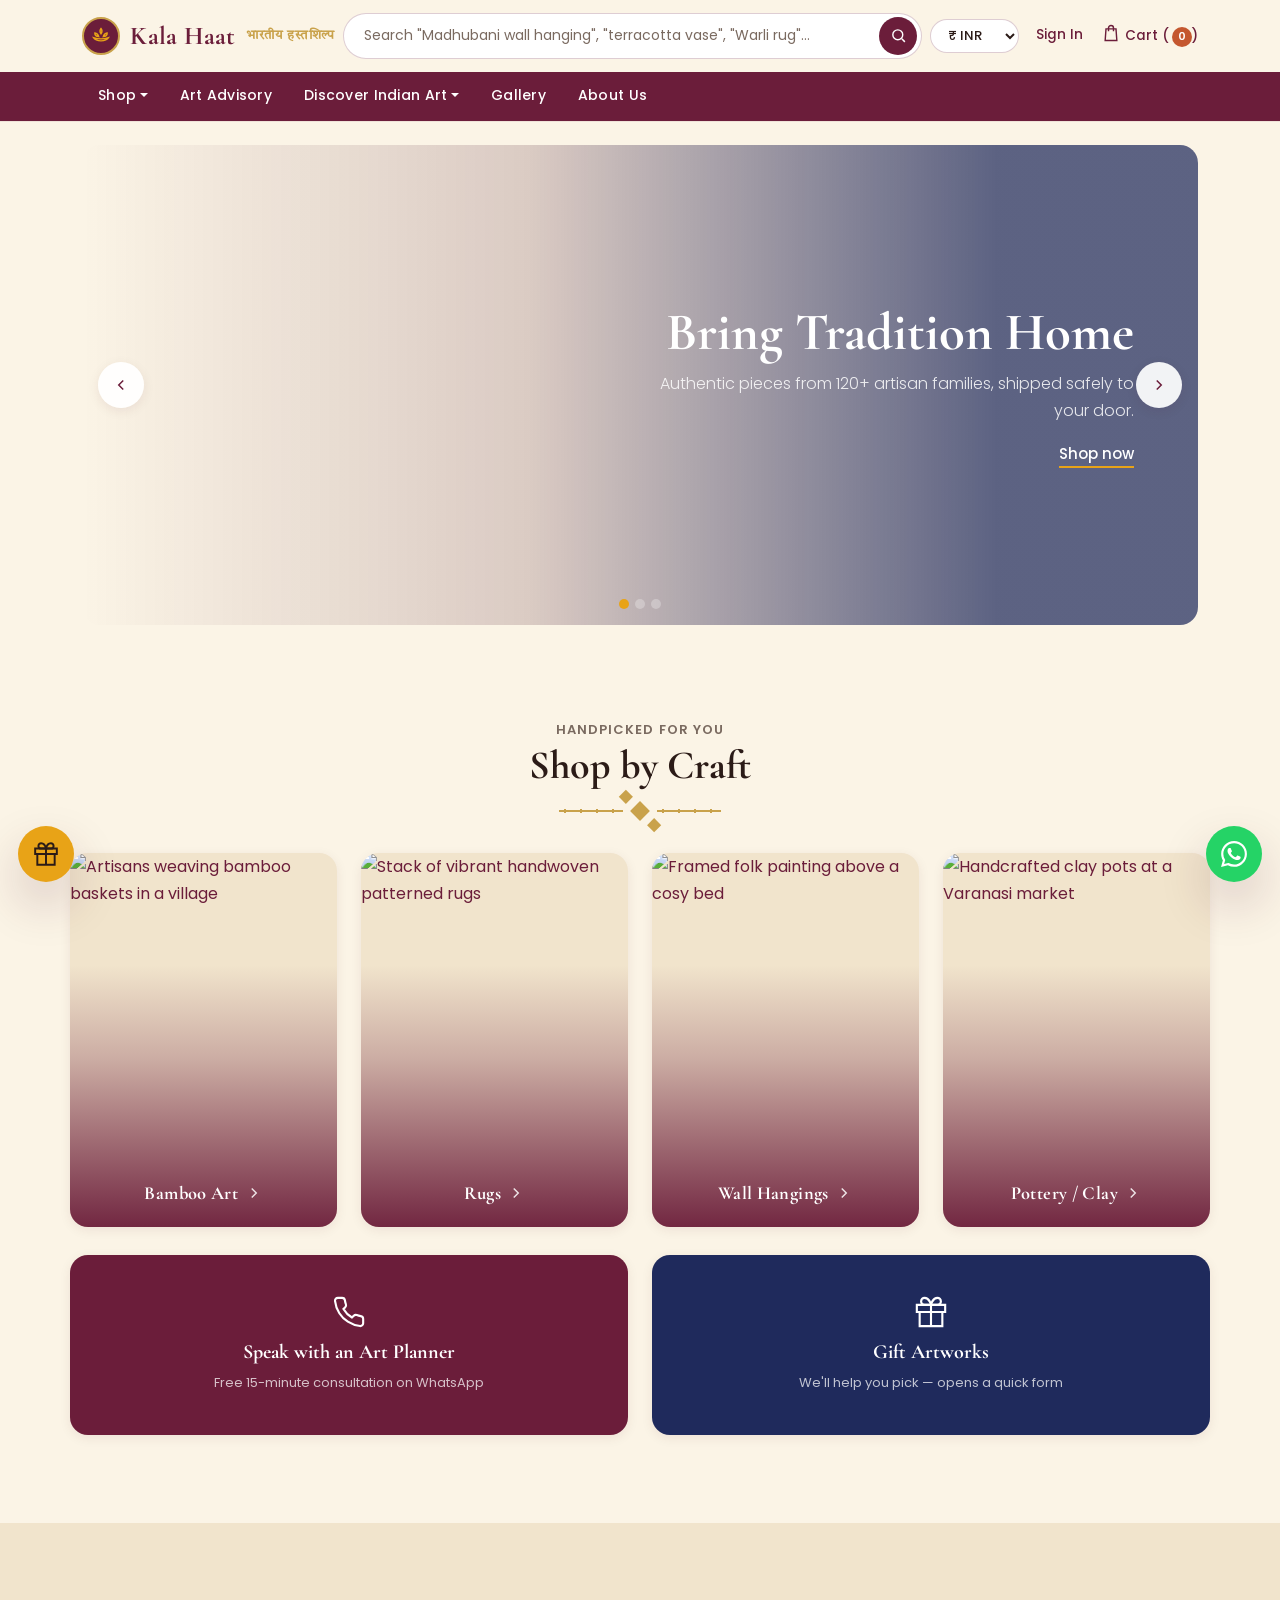
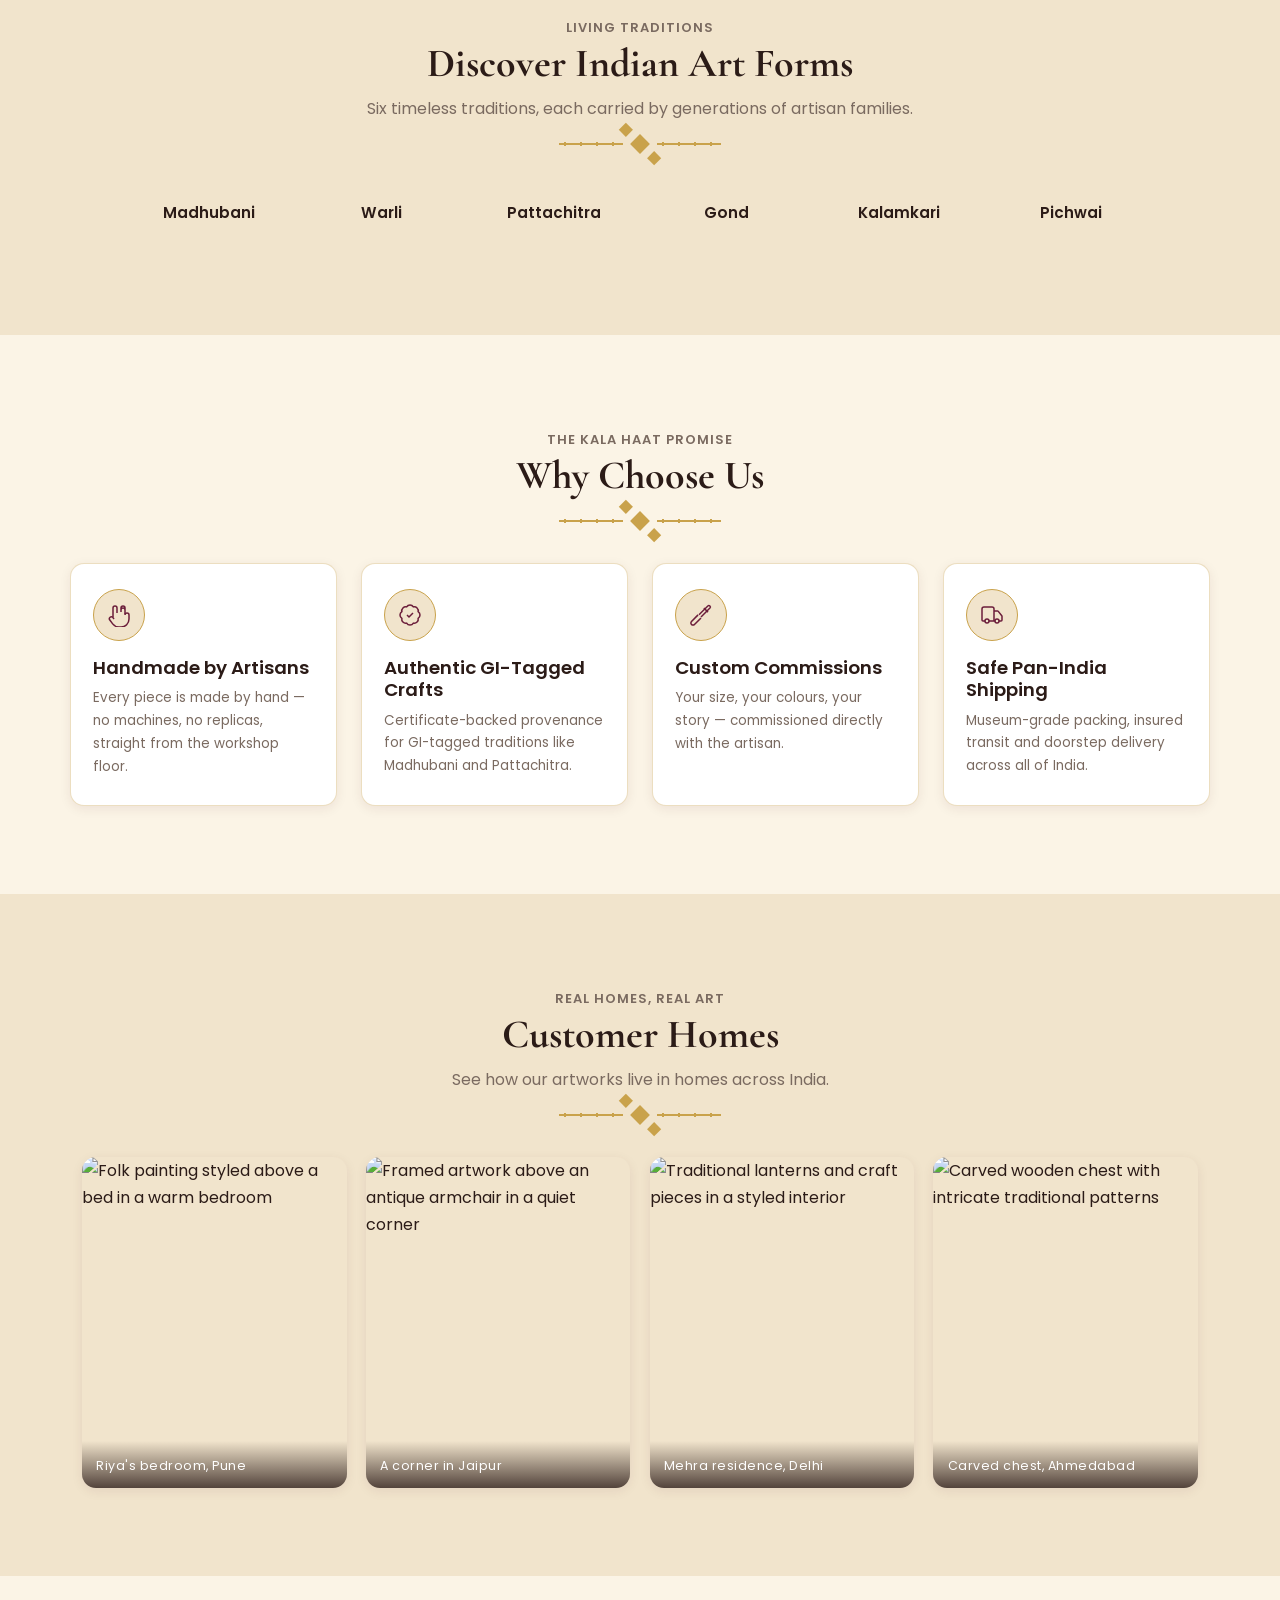
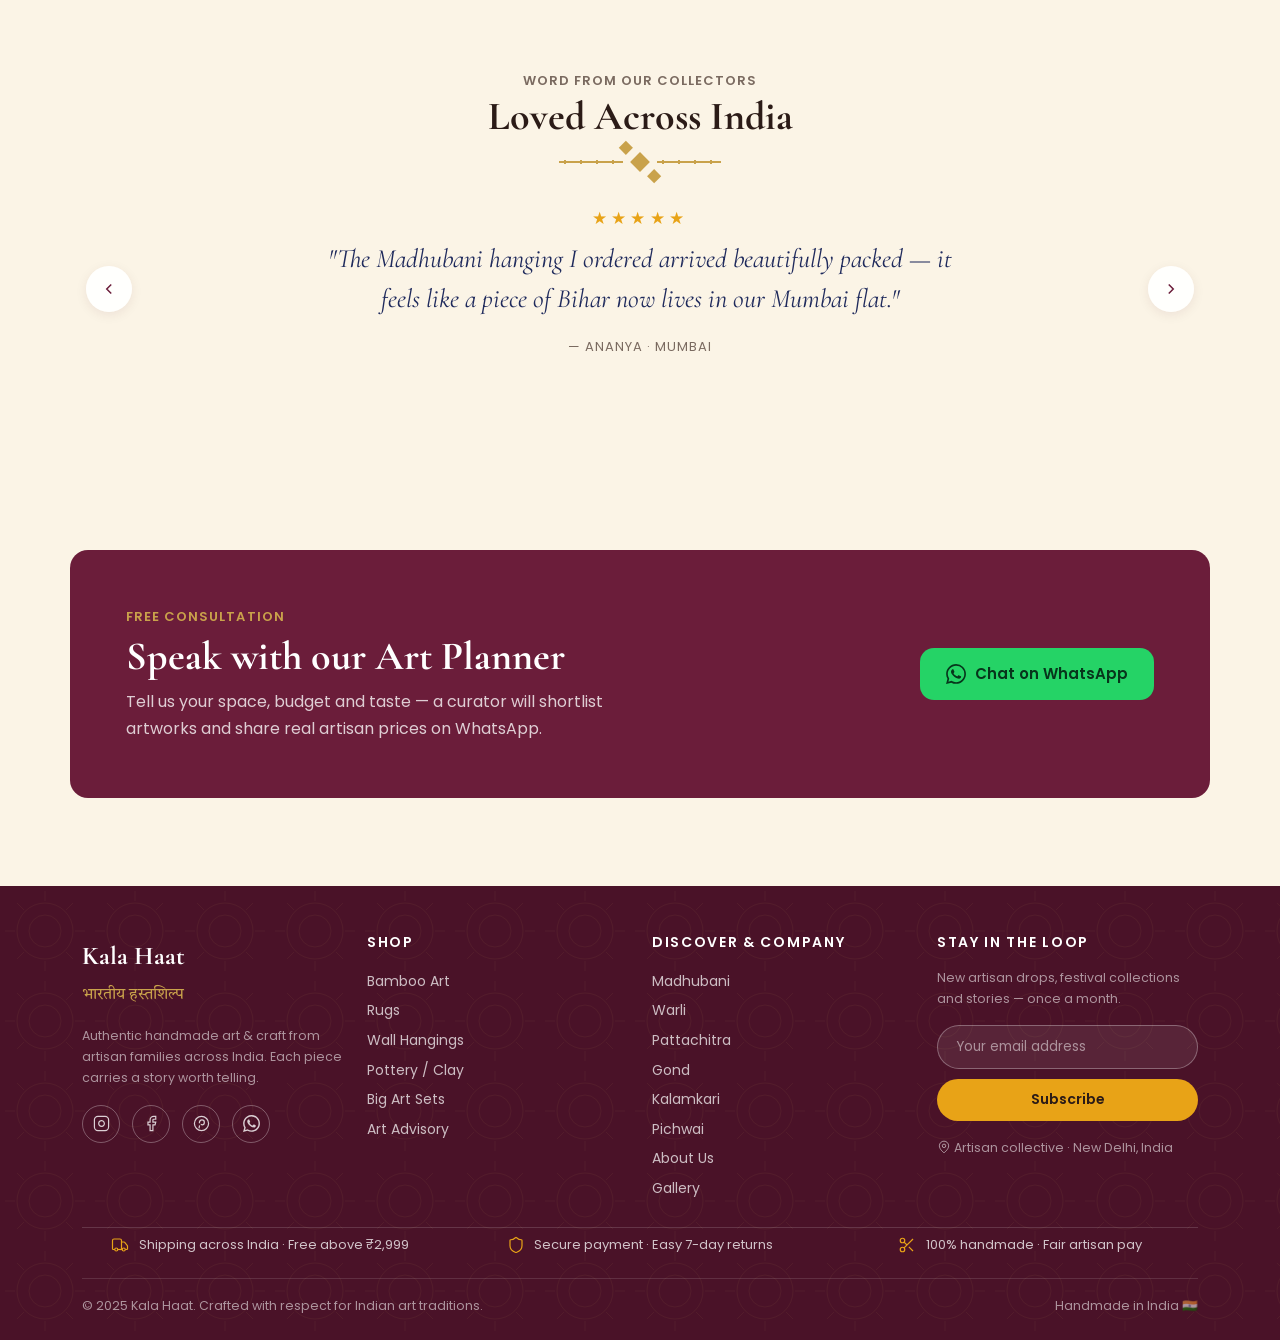
==== commit f719abe8: "First commit" ====
--- a/index.html
+++ b/index.html
@@ -169,7 +169,7 @@
     </div>
     <div class="carousel-inner">
       <div class="carousel-item active" data-bs-interval="5200">
-        <div class="hero-slide" role="img" aria-label="A curated Indian home corner with brass and wood craft" style="background-image:url('https://images.pexels.com/photos/5779553/pexels-photo-5779553.jpeg?auto=compress&cs=tinysrgb&fit=crop&h=900&w=1600')">
+        <div class="hero-slide" role="img" aria-label="A curated Indian home corner with brass and wood craft" style="background-image:url('')">
           <div class="hero-copy">
             <h2>Bring Tradition Home</h2>
             <p class="mb-3">Authentic pieces from 120+ artisan families, shipped safely to your door.</p>
@@ -178,7 +178,7 @@
         </div>
       </div>
       <div class="carousel-item" data-bs-interval="5200">
-        <div class="hero-slide" role="img" aria-label="A set of four framed folk artworks on a wall" style="background-image:url('https://images.pexels.com/photos/13130043/pexels-photo-13130043.jpeg?auto=compress&cs=tinysrgb&fit=crop&h=900&w=1600')">
+        <div class="hero-slide" role="img" aria-label="A set of four framed folk artworks on a wall" style="background-image:url('')">
           <div class="hero-copy">
             <h2>Big Art Sets, Smarter Budget</h2>
             <p class="mb-3">Curated sets of 4–8 coordinating pieces at bundle-friendly prices.</p>
@@ -187,7 +187,7 @@
         </div>
       </div>
       <div class="carousel-item" data-bs-interval="5200">
-        <div class="hero-slide" role="img" aria-label="A clay diya lamp glowing among marigold flowers" style="background-image:url('https://images.pexels.com/photos/10143677/pexels-photo-10143677.jpeg?auto=compress&cs=tinysrgb&fit=crop&h=900&w=1600')">
+        <div class="hero-slide" role="img" aria-label="A clay diya lamp glowing among marigold flowers" style="background-image:url('')">
           <div class="hero-copy">
             <h2>Handmade by Indian Artisans</h2>
             <p class="mb-3">Every purchase directly supports the craft families behind the art.</p>
@@ -218,25 +218,25 @@
   <div class="row g-3 g-lg-4 reveal">
     <div class="col-6 col-lg-3">
       <a class="cat-card" href="services.html?category=bamboo">
-        <img src="https://images.pexels.com/photos/30174367/pexels-photo-30174367.jpeg?auto=compress&cs=tinysrgb&fit=crop&h=800&w=600" alt="Artisans weaving bamboo baskets in a village" loading="lazy">
+        <img src="i" alt="Artisans weaving bamboo baskets in a village" loading="lazy">
         <span class="cc-label">Bamboo Art <svg class="chev" viewBox="0 0 24 24" fill="none" stroke="currentColor" stroke-width="2" aria-hidden="true"><path d="m9 18 6-6-6-6"/></svg></span>
       </a>
     </div>
     <div class="col-6 col-lg-3">
       <a class="cat-card" href="services.html?category=rugs">
-        <img src="https://images.pexels.com/photos/30002536/pexels-photo-30002536.jpeg?auto=compress&cs=tinysrgb&fit=crop&h=800&w=600" alt="Stack of vibrant handwoven patterned rugs" loading="lazy">
+        <img src="" alt="Stack of vibrant handwoven patterned rugs" loading="lazy">
         <span class="cc-label">Rugs <svg class="chev" viewBox="0 0 24 24" fill="none" stroke="currentColor" stroke-width="2" aria-hidden="true"><path d="m9 18 6-6-6-6"/></svg></span>
       </a>
     </div>
     <div class="col-6 col-lg-3">
       <a class="cat-card" href="services.html?category=wallhangings">
-        <img src="https://images.pexels.com/photos/6434618/pexels-photo-6434618.jpeg?auto=compress&cs=tinysrgb&fit=crop&h=800&w=600" alt="Framed folk painting above a cosy bed" loading="lazy">
+        <img src="" alt="Framed folk painting above a cosy bed" loading="lazy">
         <span class="cc-label">Wall Hangings <svg class="chev" viewBox="0 0 24 24" fill="none" stroke="currentColor" stroke-width="2" aria-hidden="true"><path d="m9 18 6-6-6-6"/></svg></span>
       </a>
     </div>
     <div class="col-6 col-lg-3">
       <a class="cat-card" href="services.html?category=pottery">
-        <img src="https://images.pexels.com/photos/27403385/pexels-photo-27403385.jpeg?auto=compress&cs=tinysrgb&fit=crop&h=800&w=600" alt="Handcrafted clay pots at a Varanasi market" loading="lazy">
+        <img src="" alt="Handcrafted clay pots at a Varanasi market" loading="lazy">
         <span class="cc-label">Pottery / Clay <svg class="chev" viewBox="0 0 24 24" fill="none" stroke="currentColor" stroke-width="2" aria-hidden="true"><path d="m9 18 6-6-6-6"/></svg></span>
       </a>
     </div>
@@ -279,27 +279,27 @@
     </div>
     <div class="af-strip reveal">
       <a class="af-item" href="services.html?artform=madhubani">
-        <span class="af-circle"><img src="https://images.pexels.com/photos/36778993/pexels-photo-36778993.jpeg?auto=compress&cs=tinysrgb&fit=crop&h=300&w=300" alt="Colorful traditional painting tools made by an Indian craftsman" loading="lazy"></span>
+        <!-- <span class="af-circle"><img src="" alt="Colorful traditional painting tools made by an Indian craftsman" loading="lazy"></span> -->
         <h3>Madhubani</h3>
       </a>
       <a class="af-item" href="services.html?artform=warli">
-        <span class="af-circle"><img src="https://images.pexels.com/photos/32076602/pexels-photo-32076602.jpeg?auto=compress&cs=tinysrgb&fit=crop&h=300&w=300" alt="Artisan hands doing fine traditional detail work" loading="lazy"></span>
+        <!-- <span class="af-circle"><img src="" alt="Artisan hands doing fine traditional detail work" loading="lazy"></span> -->
         <h3>Warli</h3>
       </a>
       <a class="af-item" href="services.html?artform=pattachitra">
-        <span class="af-circle"><img src="https://images.pexels.com/photos/13990495/pexels-photo-13990495.jpeg?auto=compress&cs=tinysrgb&fit=crop&h=300&w=300" alt="Artist sculpting a clay figure in a Kolkata workshop" loading="lazy"></span>
+        <!-- <span class="af-circle"><img src="0" alt="Artist sculpting a clay figure in a Kolkata workshop" loading="lazy"></span> -->
         <h3>Pattachitra</h3>
       </a>
       <a class="af-item" href="services.html?artform=gond">
-        <span class="af-circle"><img src="https://images.pexels.com/photos/33753646/pexels-photo-33753646.jpeg?auto=compress&cs=tinysrgb&fit=crop&h=300&w=300" alt="Skilled artisan carving by hand in an outdoor workshop" loading="lazy"></span>
+        <!-- <span class="af-circle"><img src="" alt="Skilled artisan carving by hand in an outdoor workshop" loading="lazy"></span> -->
         <h3>Gond</h3>
       </a>
       <a class="af-item" href="services.html?artform=kalamkari">
-        <span class="af-circle"><img src="https://images.pexels.com/photos/36406667/pexels-photo-36406667.jpeg?auto=compress&cs=tinysrgb&fit=crop&h=300&w=300" alt="Hands weaving patterned cloth on a traditional loom" loading="lazy"></span>
+        <!-- <span class="af-circle"><img src="" alt="Hands weaving patterned cloth on a traditional loom" loading="lazy"></span> -->
         <h3>Kalamkari</h3>
       </a>
       <a class="af-item" href="services.html?artform=pichwai">
-        <span class="af-circle"><img src="https://images.pexels.com/photos/8819212/pexels-photo-8819212.jpeg?auto=compress&cs=tinysrgb&fit=crop&h=300&w=300" alt="Traditional altar with brassware and carved Ganesh deity" loading="lazy"></span>
+        <!-- <span class="af-circle"><img src="" alt="Traditional altar with brassware and carved Ganesh deity" loading="lazy"></span> -->
         <h3>Pichwai</h3>
       </a>
     </div>
@@ -360,19 +360,19 @@
     </div>
     <div class="homes-grid reveal">
       <figure>
-        <img src="https://images.pexels.com/photos/6434618/pexels-photo-6434618.jpeg?auto=compress&cs=tinysrgb&fit=crop&h=750&w=600" alt="Folk painting styled above a bed in a warm bedroom" loading="lazy">
+        <img src="" alt="Folk painting styled above a bed in a warm bedroom" loading="lazy">
         <figcaption>Riya's bedroom, Pune</figcaption>
       </figure>
       <figure>
-        <img src="https://images.pexels.com/photos/14132682/pexels-photo-14132682.jpeg?auto=compress&cs=tinysrgb&fit=crop&h=750&w=600" alt="Framed artwork above an antique armchair in a quiet corner" loading="lazy">
+        <img src="" alt="Framed artwork above an antique armchair in a quiet corner" loading="lazy">
         <figcaption>A corner in Jaipur</figcaption>
       </figure>
       <figure>
-        <img src="https://images.pexels.com/photos/5779553/pexels-photo-5779553.jpeg?auto=compress&cs=tinysrgb&fit=crop&h=750&w=600" alt="Traditional lanterns and craft pieces in a styled interior" loading="lazy">
+        <img src="" alt="Traditional lanterns and craft pieces in a styled interior" loading="lazy">
         <figcaption>Mehra residence, Delhi</figcaption>
       </figure>
       <figure>
-        <img src="https://images.pexels.com/photos/39037895/pexels-photo-39037895.jpeg?auto=compress&cs=tinysrgb&fit=crop&h=750&w=600" alt="Carved wooden chest with intricate traditional patterns" loading="lazy">
+        <img src="" alt="Carved wooden chest with intricate traditional patterns" loading="lazy">
         <figcaption>Carved chest, Ahmedabad</figcaption>
       </figure>
     </div>
